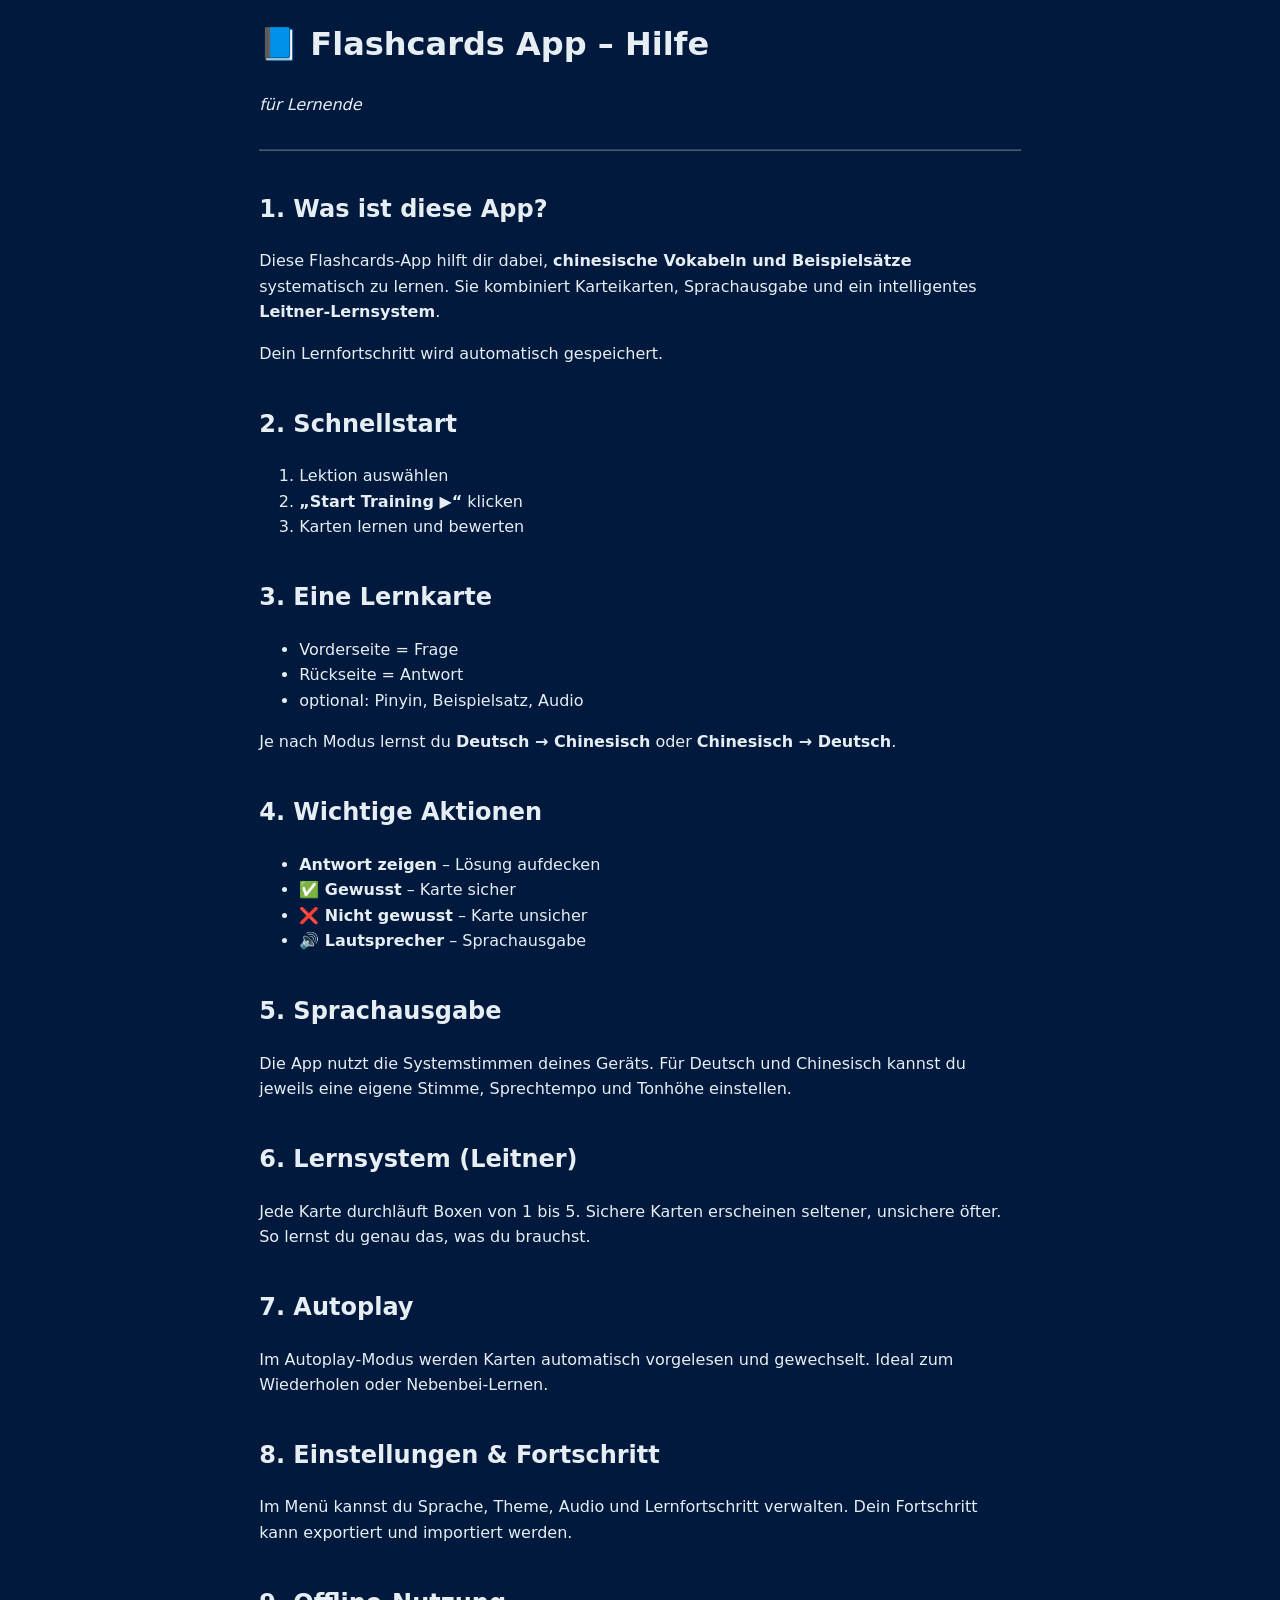
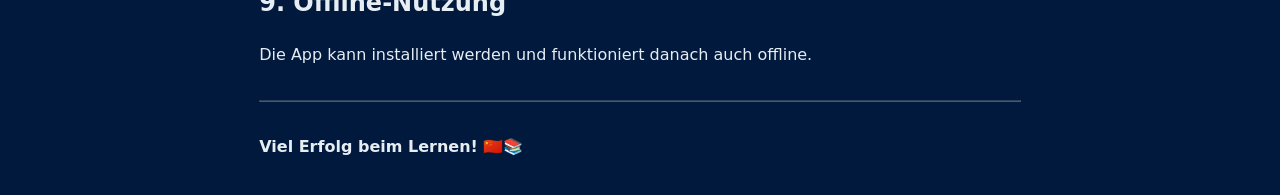
==== help.html @ 9af0bbd8 "Add files via upload" ====
<!DOCTYPE html>
<html lang="de">
<head>
  <meta charset="utf-8">
  <meta name="viewport" content="width=device-width, initial-scale=1">
  <title>Hilfe – Flashcards App</title>

  <!-- reuse your app styles -->
  <link rel="stylesheet" href="assets/css/style.css">

  <style>
    /* minimale Zusatzstyles nur für Hilfe */
    .help {
      max-width: 800px;
      margin: 0 auto;
      padding: 1.2rem;
      line-height: 1.6;
    }
    .help h1, .help h2 {
      margin-top: 1.6em;
    }
    .help h1 {
      margin-top: 0;
    }
    .help hr {
      margin: 2em 0;
      opacity: 0.3;
    }
  </style>
</head>

<body>
  <main class="help">

    <h1>📘 Flashcards App – Hilfe</h1>
    <p><em>für Lernende</em></p>

    <hr>

    <h2>1. Was ist diese App?</h2>
    <p>
      Diese Flashcards‑App hilft dir dabei, <strong>chinesische Vokabeln und Beispielsätze</strong>
      systematisch zu lernen. Sie kombiniert Karteikarten, Sprachausgabe und ein
      intelligentes <strong>Leitner‑Lernsystem</strong>.
    </p>
    <p>Dein Lernfortschritt wird automatisch gespeichert.</p>

    <h2>2. Schnellstart</h2>
    <ol>
      <li>Lektion auswählen</li>
      <li><strong>„Start Training ▶“</strong> klicken</li>
      <li>Karten lernen und bewerten</li>
    </ol>

    <h2>3. Eine Lernkarte</h2>
    <ul>
      <li>Vorderseite = Frage</li>
      <li>Rückseite = Antwort</li>
      <li>optional: Pinyin, Beispielsatz, Audio</li>
    </ul>

    <p>
      Je nach Modus lernst du
      <strong>Deutsch → Chinesisch</strong> oder
      <strong>Chinesisch → Deutsch</strong>.
    </p>

    <h2>4. Wichtige Aktionen</h2>
    <ul>
      <li><strong>Antwort zeigen</strong> – Lösung aufdecken</li>
      <li><strong>✅ Gewusst</strong> – Karte sicher</li>
      <li><strong>❌ Nicht gewusst</strong> – Karte unsicher</li>
      <li><strong>🔊 Lautsprecher</strong> – Sprachausgabe</li>
    </ul>

    <h2>5. Sprachausgabe</h2>
    <p>
      Die App nutzt die Systemstimmen deines Geräts.
      Für Deutsch und Chinesisch kannst du jeweils eine eigene Stimme,
      Sprechtempo und Tonhöhe einstellen.
    </p>

    <h2>6. Lernsystem (Leitner)</h2>
    <p>
      Jede Karte durchläuft Boxen von 1 bis 5. Sichere Karten erscheinen
      seltener, unsichere öfter. So lernst du genau das, was du brauchst.
    </p>

    <h2>7. Autoplay</h2>
    <p>
      Im Autoplay‑Modus werden Karten automatisch vorgelesen und gewechselt.
      Ideal zum Wiederholen oder Nebenbei‑Lernen.
    </p>

    <h2>8. Einstellungen & Fortschritt</h2>
    <p>
      Im Menü kannst du Sprache, Theme, Audio und Lernfortschritt verwalten.
      Dein Fortschritt kann exportiert und importiert werden.
    </p>

    <h2>9. Offline‑Nutzung</h2>
    <p>
      Die App kann installiert werden und funktioniert danach auch offline.
    </p>

    <hr>

    <p><strong>Viel Erfolg beim Lernen! 🇨🇳📚</strong></p>

  </main>
</body>
</html>
---- assets/css/style.css ----
/* Version 6.6 */
:root{  
	--bg: #01193C;
	--card: #12161b;
	--text: #e6edf3;
	--muted: #8fa1b3;
	--accent-text: #081018;
	--border: #283344;
	--accent: #7aa2f7;
	--good:#2e8b57; 
	--bad:#cc3333; 
	--unsure:#ffbd6b; 
    --primary-bg: var(--accent);
    --primary-border: var(--accent);
}

:root.light-orange {
    --bg: #ffbb55;
    --card: #ffffff;
    --text: #222;
    --muted: #555;
	--accent-text: #222;   /* dunkles Textgrau für bessere Lesbarkeit */
    --border: #bbbbbb;
	--accent: #ffbb55;    /* z.B. warmes Orange statt blau */
    --good:   #2e8b57;
    --bad:    #cc3333;
    --unsure: #cc9900;
    --primary-bg: var(--accent);
    --primary-border: var(--accent);
}		

/* Light-Warm (Abend, augenschonend) */
:root.light-warm {
    --bg: #c97c5d;
    --card: #F2E9DE;
    --text: #3a2f25;
    --muted: #6f5c4b;
    --accent-text: #3a2f25;
    --border: #e0d6c9;
    --accent: #c97c5d;
    --good:   #5a8f6a;
    --bad:    #b05a5a;
    --unsure: #b79a55;
    --primary-bg: var(--accent);
    --primary-border: var(--accent);
}

/* Light-Blue (modern, kühl) */
:root.light-blue {
    --bg: #3b82f6;
    --card: #ffffff;
    --text: #1f2a37;
    --muted: #4b5d73;
    --accent-text: #1f2a37;
    --border: #c9d7e5;
    --accent: #3b82f6;
    --good:   #2e8b57;
    --bad:    #c24141;
    --unsure: #d1a22f;
    --primary-bg: var(--accent);
    --primary-border: var(--accent);
}

/* ============================================================
   Header-Banner – Default (Dark Mode)
   ============================================================ */
.header-banner {
    content: url("../img/header.png");
    width: 100%;
    max-width: 1100px;
    height: auto;
    display: block;
    margin: 0 auto;
}
   
   /* ============================================================
   Header-Banner je nach Light/Dark Mode
   ============================================================ */
   
html.light-orange .header-banner {
    content: url("../img/header-light.png");
}
html.light-warm .header-banner {
    content: url("../img/header-warm.png");
}

html.light-blue .header-banner {
    content: url("../img/header-blue.png");
}

main.container {
    margin-top: 0px;
}


/* ============================================================
   SEMANTISCHE FARBROLLEN (Bedeutung, nicht Darstellung)
   UI benutzt NUR diese Variablen
   ============================================================ */

:root {
    /* Basisflächen */
    --color-bg:        var(--bg);
    --color-card:      var(--card);
    --color-border:    var(--border);

    /* Text */
    --color-text:      var(--text);
    --color-muted:     var(--muted);
    --color-accent-text: var(--accent-text);

    /* Aktionen / Status */
    --color-primary:   var(--accent);
    --color-positive:  var(--good);
    --color-negative:  var(--bad);
    --color-warning:   var(--unsure);

    /* Buttons */
    --color-primary-bg:     var(--primary-bg);
    --color-primary-border: var(--primary-border);
	
	--color-progress-strong:  var(--good);
	--color-progress-weak:    var(--unsure);
	--color-progress-bad:     var(--bad);
	--color-progress-neutral: var(--color-border);
	
	--color-table-known:   var(--color-positive);
	--color-table-unknown: var(--color-negative);
	--color-table-weak:    var(--color-warning);
	
	--color-selected-bg:    color-mix(in srgb, var(--color-primary) 15%, var(--color-card));
	--color-selected-border: var(--color-primary);
	--color-overlay: rgba(0,0,0,0.35);
}
		
*{box-sizing:border-box}

html,body{
    margin:0;
    padding:0;
    background: var(--color-bg);
    color: var(--color-text);

font-family:Inter,system-ui,-apple-system,Segoe UI,Roboto,"Helvetica Neue",Arial,sans-serif
}

.container{max-width:1100px;margin:24px auto;padding:0 12px}
header h1{margin:0 0 2px 0;font-size:26px;line-height:1.1}
.subtitle{margin:0 0 8px 0;color:var(--muted);font-size:14px}
.top-actions{display:flex;gap:10px;flex-wrap:wrap;align-items:center;margin-bottom:6px; margin-top:16px;} /* Etwas mehr Gap (10px) für bessere Gruppierung (Training + Autoplay) */
/* NEU: Kinder der Row flexibel machen, um Wrap zu vermeiden (schrumpfen proportional) */
.top-actions > * {
 flex-shrink: 1; /* Ermöglicht Schrumpfen bei Text-Änderungen, statt Wrap */
}
.small-label{font-size:12px;margin-right:2px}
.btn {
    background: var(--color-card);
    border: 1px solid var(--color-border);
    color: var(--color-text);

	padding:8px 12px;
	border-radius:8px;
	cursor:pointer; 
	flex-shrink: 1;
	}	/* Global: Buttons schrumpfen leicht bei Bedarf */
.btn.small{padding:6px 10px;font-size:12px}
.btn.large{padding:10px 16px;font-size:14px;font-weight:600}
.btn.primary{
	background: var(--primary-bg, var(--accent));
    border-color: var(--primary-border, var(--accent));
    color: var(--accent-text);
	font-weight:600; margin-top:12px; 
	flex: 0 1 auto; 
	white-space: nowrap; 
	transition: all 0.2s ease; 
	max-width: none;
}
.btn.ghost{background:transparent}
.btn.toggle {
    min-width: 84px;
    padding: 7px 10px;
}
.btn.toggle.active {
    background: var(--primary-bg, var(--accent));
    border-color: var(--primary-border, var(--accent));
    color: var(--accent-text);
}

.actions-inline {
    display: flex;
    gap: 10px;                    /* etwas mehr Gap für bessere Optik */
    flex-wrap: nowrap;
    justify-content: center;      /* zentriert die ganze Gruppe */
    width: 100%;    /* volle Breite des Containers nutzen */
    padding: 0 0px;	
    margin-bottom: 12px;
}

/* Alle Buttons in dieser Reihe gleichmäßig wachsen */
.actions-inline .btn {
    flex: 1 1 0;                  /* wichtig: gleichmäßig wachsen + schrumpfen */
    min-width: 0;                 /* erlaubt Schrumpfen unter Inhaltsbreite */
    padding: 8px 8px;            /* etwas mehr vertikales Padding für bessere Höhe */
    font-weight: 600;
    font-size: 14px;
    text-align: center;
    white-space: nowrap;
    border-radius: 8px;
    min-height: 28px;             /* einheitliche Höhe mit den anderen Buttons */
}

.training-group .btn {
 flex: 0 0 170px;
 min-width: 170px;
 width: 170px;
 white-space: nowrap;
 text-align: center;
 display: inline-flex;
 align-items: center;
 justify-content: center;
 box-sizing: border-box;
}

.training-group .btn:active {
 padding: 8px 12px;
 border: 1px solid var(--color-border);
 outline: none;
}

.training-group .btn.primary:active {
 border-color: var(--primary-border, var(--accent));
}

#btnAutoplay {
 background: var(--primary-bg, var(--accent)) !important;
 border-color: var(--primary-border, var(--accent)) !important;
 color: var(--accent-text) !important;
}

#btnAutoplay.primary {
 background: var(--primary-bg, var(--accent)) !important;
 border-color: var(--primary-border, var(--accent)) !important;
 color: var(--accent-text) !important;
}

/* NEU: Gruppe für Training + Autoplay (unter Sliders) – Flex-Row für nebeneinander */
.training-group {
 display: flex;
 gap: 16px;
 align-items: center;
 justify-content: center; /* Zentriert die Gruppe */
 margin-top: 12px; /* Abstand zu Sliders oben */
 flex-wrap: nowrap; /* NEU: Immer single-line auf Desktop (kein Wrap für die beiden Buttons) */
}
/* NEU: Autoplay als Primary (wenn Klasse hinzugefügt): Farblich identisch zum Training-Button */

/* Breitere und höhere Swap/Direction-Button */
.btn.swap {
 background: var(--color-primary-bg);
 border: 1px solid var(--color-primary-border);
 color: var(--color-accent-text);
 font-weight: 600; /* Bold für den Text */
 padding: 8px 10px; /* Höheres Padding (vertikal mehr für Zentrierung und Präsenz) */
 font-size: 16px; /* Geändert: Größere Schrift für den gesamten Text ("< Richtung >") */
 border-radius: 8px; /* Etwas abgerundeter für modernen Look */
 min-width: 84px; /* Minimale Breite, damit er sich ausdehnt */
 min-height: 38px; /* Höher für bessere Sichtbarkeit und Berührbarkeit */
 flex: 1 1 auto; /* Teilt Platz mit den Nachbarn */
 display: flex; /* Flexbox für perfekte Zentrierung */
 align-items: center; /* Vertikal zentriert */
 justify-content: center; /* Horizontal zentriert */
 text-align: center; /* Text zentriert (Fallback) */
 line-height: 1.2; /* Etwas mehr Zeilenhöhe für den Text */
 white-space: nowrap; /* Verhindert Umbruch des Texts */
}

.card{
    background: var(--color-card);
    border: 1px solid var(--color-border);
	border-radius:12px;
	padding:14px 14px 10px;
	margin-bottom:14px
}

.lbl{display:block;margin-bottom:6px;color:var(--muted)}
.hint{color:var(--muted);font-size:12px}
.grid-2{display:grid;grid-template-columns:1fr 1fr;gap:12px}

.pane{
    border:1px solid var(--color-border);
    background: var(--color-card);
	border-radius:10px;
	padding:12px
}

.select,
.input {
    width: 100%;
    background: var(--color-card);
    border: 1px solid var(--color-border);
    color: var(--color-text);
    border-radius: 8px;
    padding: 10px;
    min-height: 42px;
}

.controls{display:flex;gap:10px;flex-wrap:wrap;margin-top:8px}
.stack{display:flex;flex-direction:column;gap:8px}
.prompt-box{border: 2px solid var(--border);border-radius:12px;padding:12px}
.prompt{font-size:20px}
.prompt.big{font-size:20px;font-weight:800}
.prompt.sub{color:var(--color-text);margin-bottom:6px}
.prompt.small{font-size:16px}
.solution{margin-top:12px}
.sol{position:relative;border:1px solid var(--border);border-radius:12px;padding:12px}
.sol .sol-part{margin-bottom:10px}
.sol .sol-text{font-size:20px;white-space:pre-wrap}
.sol.masked .sol-text{filter:blur(10px); opacity:0.05; user-select:none}
.card-controls{display:flex;gap:12px;justify-content:center;margin-top:10px}
.card-controls.second{margin-top:6px}
.stats-bar{margin-top:8px;color:#a7b5c5;font-size:13px;text-align:center}
.debug {
  position: fixed;
  inset: 5% 5% auto 5%;
  background: var(--color-card);
  border: 1px solid var(--color-border);
  border-radius: 12px;
  box-shadow: 0 10px 40px rgba(0,0,0,.25);
  z-index: 1000;
  display: flex;
  flex-direction: column;
  color: var(--color-text);
}
.debug.hidden{display:none}
.debug-head{display:flex;justify-content:space-between;align-items:center;border-bottom:1px solid #2b3646;padding:8px 10px}
.debug-head .title{font-weight:800}
.debug-body{padding:10px;overflow:auto;max-height:70vh}
.debug-section{margin-bottom:12px}
.debug-section .h{font-weight:600;margin-bottom:6px;color:var(--color-text)}
#dbgVoices .voice{display:flex;gap:10px;align-items:center;border:1px solid #2b3646;border-radius:8px;padding:6px;margin-bottom:6px}
#dbgVoices .voice .meta{font-size:12px;color:var(--color-text)}
#dbgVoices .voice .name{font-weight:600}

/* ========================================================
   Verbessertes Voice Panel Layout
   ======================================================== */

#dbgVoices .voice {
    display: flex;
    flex-wrap: wrap;           /* erlaubt Umbruch bei sehr schmalen Bildschirmen */
    gap: 12px;
    align-items: center;
    border: 1px solid #2b3646;
    border-radius: 10px;
    padding: 12px 14px;
    margin-bottom: 10px;
    background: var(--color-card);
}

#dbgVoices .voice .name {
    font-weight: 600;
    font-size: 15px;
    flex: 1 1 100%;            /* nimmt volle Breite */
    margin-bottom: 4px;
}

#dbgVoices .voice .meta {
    font-size: 13px;
    color: var(--text);
    flex: 1 1 100%;            /* auch volle Breite */
    margin-bottom: 8px;
}

#dbgVoices .voice .actions {
    display: flex;
    gap: 8px;
    margin-left: auto;         /* schiebt Buttons nach rechts */
    flex-shrink: 0;
}

#dbgVoices .voice .btn {
    padding: 8px 14px;
    font-size: 13px;
    white-space: nowrap;
}

/* Kleineres "Probehören" */
#dbgVoices .voice .btn.ghost {
    padding: 8px 12px;
}

/* Responsive: Auf sehr kleinen Bildschirmen Buttons untereinander */
@media (max-width: 380px) {
    #dbgVoices .voice .actions {
        flex-direction: column;
        width: 100%;
    }
    
    #dbgVoices .voice .btn {
        width: 100%;
    }
}


.mode-inline{display:flex;gap:14px;align-items:center;flex-wrap:wrap; justify-content: center;} /* Mehr Gap für Balance mit höherem Button */

/* NEU: Gleiche Höhe wie Swap-Button für die Sprache-Items (links/rechts) – höheres Padding und min-height */
.mode-item {
    background: var(--color-card);
    border: 1px solid var(--color-border);
    color: var(--color-text);
	border-radius:8px;
	padding:8px 16px; /* NEU: Höheres Padding (8px vertikal), passt zu Swap (8px) */ 
	font-weight:600; min-width:84px; 
	min-height:38px; /* NEU: Gleiche min-height wie Swap (40px) für Balance */ 
	flex:1 1 auto; 
	display: flex; 
	align-items: center; 
	justify-content: center; 
	text-align: center;} /* Zentrierung der Beschriftungen (z.B. "DE"/"ZH") – horizontal/vertikal perfekt */
.btn.swap{font-weight:600;padding:8px 10px}
.gap-row input[type=range]{width:100%}
.two-col{display:flex; flex-wrap:wrap; gap:10px}
.two-col > *{flex:1 1 calc(50% - 10px); max-width:calc(50% - 10px)}
.voice-btn{width:100%}
.voice-config{display:flex;flex-direction:column;gap:6px}
.voice-range{width:100%}
.ratebar{display:flex;gap:8px;justify-content:center;align-items:stretch;flex-wrap:nowrap;margin:10px 0 6px}
.ratebar .btn{flex:0 0 calc((100% - 16px)/3); max-width:calc((100% - 16px)/3); white-space:nowrap; overflow:hidden; text-overflow:ellipsis; padding:16px 12px}
@media(max-width:480px){ .ratebar .btn{padding:12px 10px; font-size:12px} }
@media(max-width:460px){ header h1{font-size:20px} .subtitle{font-size:12px} }
@media(max-width:900px){.grid-2{grid-template-columns:1fr}}
/* NEUE REGELN: Anpassung der Schriftgröße für ZH Tempo (Rate) und ZH Tonhöhe (Pitch) */
#rateZhRange, #pitchZhRange {
 font-size: 16px; /* Größere Schrift für die Slider selbst (falls sie Labels haben) */
}
/* NEUE REGELN: Abstände anpassen für ZH-Sektion (und DE, falls ähnlich) */
.voice-config {
 gap: 10px; /* Erhöhtes Gap: Mehr Abstand zwischen allen Elementen (inkl. Button oben und Sliders) */
}

/* Speziell: Größerer Abstand direkt nach den Voice-Buttons (DE/ZH Stimme wählen) */
.voice-btn + .voice-config,
#btnVoiceDe + .voice-config,
#btnVoiceZh + .voice-config {
 margin-top: 8px; /* Zusätzlicher Abstand nach dem Button */
}
.voice-config > *:first-child { /* Erstes Element in der Config (z.B. Label "ZH Tempo") */
 margin-top: 12px; /* Mehr Abstand zum Button darüber – das macht den Unterschied */
}
/* Kleinerer Abstand der Labels zu den Sliders (ZH und DE) */
.voice-config .lbl { /* Überschreibt den globalen .lbl-Margin */
 margin-bottom: 2px; /* Stark reduziert: Labels sehr nah an den Sliders darunter */
 text-align: left; /* Andere Labels (z.B. in Voice-Config) bleiben linksbündig */
}
#rateZhVal, #pitchZhVal {
 margin-bottom: 0; /* Kein Abstand mehr – direkt über dem Slider */
}
#rateZhRange, #pitchZhRange,
#rateDeRange, #pitchDeRange {
 margin-top: 0;
 padding-top: 2px; /* Minimaler Puffer, falls nötig */
}

/* KONSISTENZ-REGELN: Einheitliche Schriftgröße (14px) für Labels und Buttons in Voice- und Gap-Bereichen */
.voice-btn { font-size: 14px; font-weight: 500; }
.voice-config .lbl { font-size: 14px; color: var(--muted); }
.gap-row .lbl { font-size: 14px; color: var(--muted); }
/* Anzeigewerte kleiner */
#rateZhVal, #pitchZhVal,
#rateDeVal, #pitchDeVal,
#gapVal { font-size: 12px; font-weight: 500; }
/* Optional globale Vereinheitlichung */
.voice-config .two-col > *,
#voiceZhConfig > *,
#voiceDeConfig > * {
 font-size: 14px;
}
/* Responsive: Mobile-Anpassungen */
@media (max-width: 480px) {
 .top-actions { margin-top: 12px; gap: 6px; }
 .training-group {
  gap: 14px;
  justify-content:center;
  flex-wrap:wrap;
  flex-direction:row;
 }
 .training-group .btn {
  flex: 0 0 130px;
  width: 130px;
  min-width: 130px;
 }
 .btn.primary { margin-top:8px; }
 .btn.swap { padding:8px 10px; min-height:38px; font-size:16px; }
 .mode-item { padding:8px 12px; min-height:38px; min-width:84px; font-size:13px; }
 .mode-inline, .actions-inline { gap:14px; }
 .actions-inline .btn {
  flex: 0 1 auto;
  min-width: 84px;
  width: auto;
 }
 .voice-btn, .voice-config .lbl, .gap-row .lbl { font-size:13px; }
 #rateZhVal, #pitchZhVal, #rateDeVal, #pitchDeVal, #gapVal { font-size:11px; }
 .voice-config { gap:6px; }
 .voice-config > *:first-child { margin-top:8px; }
 .voice-config .lbl { margin-bottom:3px; }
}

/* ============================================================
   Lektions-Fortschrittsbalken (Leitner) – semantisch & themekonform
   ============================================================ */

/* Kleiner Balken (z. B. in Listen – falls genutzt) */
.lesson-bar {
    display: inline-block;
    height: 6px;
    width: 60px;
    border-radius: 4px;
    background: var(--color-border);
    margin-left: 8px;
    vertical-align: middle;
    overflow: hidden;
}

/* Großer Balken unter der Karte */
.lesson-bar-large {
    width: 100%;
    height: 12px;
    background: var(--color-border);
    border-radius: 6px;
    position: relative;
    overflow: hidden;
}

/* ========================================================
   NEUE 5-Farben Fortschrittsbalken (Box 1–5)
   ======================================================== */

.lesson-bar-green3 {
    position: absolute;
    top: 0;
    left: 0;
    height: 100%;
    background: #0B6614;   /* #Dunkelgrün (Box 5) */
    z-index: 5;
}

.lesson-bar-green2 {
    position: absolute;
    top: 0;
    left: 0;
    height: 100%;
    background: #0D8119;     /* Mittelgrün (Box 4) */
    z-index: 4;
}

.lesson-bar-green1 {
    position: absolute;
    top: 0;
    left: 0;
    height: 100%;
    background: #10971D;     /* Hellgrün (Box 3) */
    z-index: 3;
}

.lesson-bar-yellow {
    position: absolute;
    top: 0;
    left: 0;
    height: 100%;
    background: #A1920F;   /* Gelb (Box 2) */
    z-index: 2;
}

.lesson-bar-red {
    position: absolute;
    top: 0;
    left: 0;
    height: 100%;
    background: #A13B0F;    /* Rot (Box 1) */
    z-index: 1;
}

.lesson-bar-grey {
    position: absolute;
    top: 0;
    left: 0;
    height: 100%;
    background: #C9D7E5; /* Grau (Box 0) */
    z-index: 0;
}


/* ================== BUTTON-KOSMETIK ================== */
.ratebar .btn { flex: 1 1 0; max-width: none; text-align:center; }
.card-controls .btn { flex: 1 1 0; max-width:none; text-align:center; }
.card-controls, .ratebar { justify-content:center; display:flex; }
.card-controls .btn, .ratebar .btn { min-width:100px; }
.ratebar { gap:28px; }
.card-controls { gap:8px; }
/* ================== JETZT AUFDECKEN ================== */


/* Flex Layout */
.card-controls {
 display:flex;
 justify-content: space-between;
 align-items: center;
 width: 80%;
 padding: 0 4px;
 gap: 8px;
}
#btnPrev, #btnNext {
 flex: 0 0 100px;
 min-height: 49px;
 border-radius: 12px;
 text-align:center;
}

#btnReveal::after {
 content: "";
}
/* Mindesthöhe */
#promptBox, #solBox {
 min-height: 32vh;
 display:flex;
 flex-direction:column;
 justify-content:flex-start;
 position:relative;
}

/* =======================================================
   Perfekte dreiteilige Button-Leiste (Zurück / Reveal / Next)
======================================================= */

.card-controls {
    display: grid;
    grid-template-columns: 1fr auto 1fr;   /* links und rechts füllen, Mitte bleibt kompakt */
    align-items: center;
    width: 100%;                           /* exakt so breit wie die Karte */
    gap: 12px;                             /* sinnvoller Abstand */
    padding: 0;
}

/* Linker Button = VOLLE linke Fläche */
#btnPrev {
    justify-self: stretch;                 /* füllt die ganze erste Spalte */
    width: 100%;
}

/* Mittlerer Button = kompakt, exakt zentriert */
#btnReveal {
	background: var(--accent) !important;
    border-color: var(--accent) !important;
    color: var(--accent-text) !important;
	flex: 1 1 auto;
	margin: 0 auto;
	text-align:center;
	font-weight: 600;
    justify-self: center;                  /* absolute Zentrierung */
    padding: 8px 16px;                     /* angenehme Breite */
    min-width: 80px;                      /* nicht zu klein */
    width: auto;                           /* bleibt kompakt */
	border-radius: 12px;
    max-width: 100px; 		        	   /* Überlauf in XS vermeiden */
	min-height: 49px;
	white-space: normal;	
}

/* Rechter Button = VOLLE rechte Fläche */
#btnNext {
    justify-self: stretch;                 /* füllt die ganze dritte Spalte */
    width: 100%;
}

/* Falls nötig: min-width entfernen für volle Flexibilität */
#btnPrev, #btnNext {
    min-width: 0 !important;       		   /* kein Überlaufen */
	min-height: 49px;
    white-space: nowrap;                   /* Text bleibt auf einer Zeile */
}

/* ============================================= */
/* ✅ Lautsprecher – sichtbar in Dark & Light    */
/* ============================================= */

.card-speaker {
    display: inline-flex;
    align-items: center;
    justify-content: center;
    width: 3.3rem;
    height: 3.3rem;
    font-size: 2rem;
    color: var(--color-text);
    opacity: 0.95;
    cursor: pointer;
}

.card-speaker svg {
    width: 2.2rem;
    height: 2.2rem;
    display: block;
}

#btnPlayQ, #btnPlayA { display:none !important; }
#promptBox .card-speaker { opacity:1 !important; }
#speakerQuestion, #speakerAnswer { color: var(--text); }


/*  ✅ FEHLEND GEWESEN: Größeres WORT‑PINYIN */
.pinyin-word {
    font-size: 22px;
    line-height: 1.4;
}

/* ✅ FEHLEND GEWESEN: POS‑Zeile */
.prompt.pos {
    font-size: 15px;
    color: var(--muted);
    margin-top: 4px;
    font-style: italic;
}

/* ✅ Karteninhalt horizontal zentrieren */
#promptBox, 
#solBox {
    text-align: center;
}

/* ✅ Zeilenabstand 2x für bessere Lesbarkeit */
#promptBox .prompt,
#solBox .sol-text {
    line-height: 1.6;
}
.section-title {
    display: flex;
    justify-content: space-between;
    align-items: center;
    font-weight: 600;
    margin-bottom: 8px;
}

.section-title .left  { text-align: left;  }
.section-title .right { text-align: right; }

/* Fortschrittszahlen in Lektionenliste sauber ausrichten */
.lesson-progress {
    display: inline-flex;
    align-items: center;
    justify-content: flex-start;
    gap: 10px;   /* ✅ Abstand zwischen 🟩 und 🟥 erhöhen */
    min-width: 120px; /* ✅ sorgt für vertikale Ausrichtung aller Zeilen */
}

/* Spalten mit Emoji + Zahl */
.lesson-progress span {
    display: inline-flex;
    align-items: center;
    gap: 4px;     /* Emoji + Zahl etwas trennen */
    font-variant-numeric: tabular-nums;  /* ✅ Zahlen monospaced → perfekt ausgerichtet */
}
/* ==============================================
   Überschrift für 5 Spalten Layout für Lektionen
   ============================================== */

#lessonSelect option {
    display: grid;
    grid-template-columns:
        100px   /* Lektion */
         35px   /* Karten */
         30px   /* strong (✅) */
         30px   /* weak   (🤔) */
         30px;  /* unknown (❌) */  
    gap: 8px;
    font-family: inherit;
    font-size: 14px;
    padding: 4px 6px;
}

/* Alignments + Farben */
#lessonSelect .col-lesson  { text-align: left; }
#lessonSelect .col-total   { text-align: right; }
#lessonSelect .col-known   { text-align: right; color: var(--good); }
#lessonSelect .col-unknown { text-align: right; color: var(--bad); }
#lessonSelect .col-percent { 
    text-align: right;
    font-weight: 600;
}

.lesson-table {
    display: flex;
    flex-direction: column;
    gap: 4px;
}

.lt-head {
    background: var(--color-card);
    border-bottom: 2px solid var(--color-border);
    font-weight: 600;
}

/* ================================
   Neue Spalte: Schwach (⚠️)
================================ */

.lt-known{ 
	color: var(--color-table-known);
	font-weight: 600;
}

.lt-weak {
    color: var(--color-table-weak);      
    font-weight: 600;
}

.lt-strong {
    color: var(--good);    
    font-weight: 600;
}

.lt-unknown {
    color: var(--color-table-unknown);    /* Rot */
    font-weight: 600;
}

#lessonSelect {
    display: none;
}

/* Scrollbare Lektionsliste */
.lesson-table {
    max-height: 260px;      /* Höhe frei wählbar */
    overflow-y: auto;
    padding-right: 6px;
    display: flex;
    flex-direction: column;
    gap: 4px;
}

/* Perfektes Grid für 5 Spalten */
.lt-row {
    display: grid;
    grid-template-columns:
       100px   /* Lektion */
        35px   /* Karten */
        30px   /* strong (✅) */
        30px   /* weak   (🤔) */
        30px;  /* unknown (❌) */

    gap: 8px;
    padding: 4px 6px;
    font-size: 14px;
    align-items: center;
    background: var(--color-card);
    border-radius: 6px;
    cursor: pointer;
}

/* ✅ Sticky Header oben fixiert */
.lt-head {
    position: sticky;
    top: 0;
    z-index: 5;
    background: var(--color-card);
    border-bottom: 2px solid var(--color-border);
    font-weight: 600;
    padding: 6px;
    border-bottom: 2px solid #1e2530;
}

/* Farben */
.lt-known   { color: var(--good); }
.lt-unknown { color: var(--bad);  }

/* Auswahlzustand */
.lt-row.selected {
	background: var(--color-selected-bg) !important;
    border-left: 4px solid var(--color-selected-border) !important;
}

/* ============================================================
   ✅ Menübutton Animation (⋮ → ×)
   ============================================================ */

body.menu-open #menuToggle {
    transform: rotate(90deg);
    transition: transform 0.25s ease, color 0.25s ease;
    color: transparent !important;
}

body.menu-open #menuToggle::before {
    content: "×";
    font-size: 32px;
    color: var(--text);
    position: absolute;
    top: 12px;
	right: 0px;
}

.side-menu {
    position: fixed;
    top: 0;
    right: -200px;
    width: 200px;
    height: 100vh;
    background: var(--card);
    border-left: 2px solid var(--border);
    padding: 20px;
    transition: right 0.3s ease;
    z-index: 999;
}

.side-menu.open {
    right: 0;
}

.side-menu h3 {
    margin-top: 0;
    margin-bottom: 12px;
    color: var(--text);
}

/* ============================================= */
/* ✅ Drei-Punkte-Menü Styling (statt Hamburger) */
/* ============================================= */

.app-header {
    position: relative;
}

#menuToggle {
    position: absolute;
    top: 6px;
    right: 16px;
    font-size: 44px;
 /*   font-weight: bold;    */
    cursor: pointer;
    z-index: 10;
    color: var(--text);
	z-index: 1000;
}

/* =======================
   Einstellungen Menü
   ======================= */
.menu-block {
    display: flex;
    flex-direction: column;
    gap: 10px;
    margin-bottom: 20px;
}

.menu-input {
    width: 100%;
    padding: 6px;
    border: 1px solid var(--border);
    background: var(--card);
    color: var(--text);
    border-radius: 6px;
    font-size: 14px;
}

/* ============================================= */
/* ✅ Lektionsliste – Zahlen rechtsbündig        */
/* ============================================= */

.lt-total,
.lt-known,
.lt-unknown,
.lt-percent {
    text-align: right;
    font-variant-numeric: tabular-nums;   /* monospaced Zahlen für perfekte Ausrichtung */
}



/* === Fix: Lautsprecher wieder unten rechts fixieren === */

#promptBox,
#solBox {
    position: relative !important;
}

.card-speaker {
    position: absolute !important;
    bottom: 8px !important;
    right: 8px !important;
}

/* ======================================== */
/* ✅ Größeres Umschalt-Symbol (⇄)          */
/* ======================================== */
#btnSwapMode {
    font-size: 24px !important;     /* größer */
    font-weight: 600 !important;    /* kräftiger */
    line-height: 1 !important;
    padding: 6px 14px !important;
}

/* ================================================= */
/* ✅ Mehr Abstand zwischen Umschalten & Reihenfolge */
/* ================================================= */
.mode-inline {
    margin-bottom: 12px !important;   /* vorher 8px → jetzt größer */
}

/* ============================================
   ✅ Mehr Abstand unterhalb des „Reihenfolge“-Buttons
   ============================================ */
.actions-inline {
    margin-bottom: 12px !important;   /* vorher effektiv ~8px */
}

/* =========================================== */
/* ✅ Wort-Pinyin Farben (für DE→ZH & ZH→DE)  */
/* =========================================== */

.pinyin-word {
    color: var(--text);      /* Dark-Mode: schön hell */
}

.menu-version {
    margin-top: 20px;
    padding-top: 10px;
    border-top: 1px solid var(--border);
    font-size: 12px;
    color: var(--muted);
    text-align: center;
}

/* ===========================================================
   DRAG-TO-CLOSE (glatte Bewegung beim Ziehen)
   =========================================================== */
.side-menu {
    touch-action: pan-y;
    transition: right 0.25s ease-out;
}

.side-menu.dragging {
    transition: none !important; /* kein Snap während des Ziehens */
}

/* =========================================
   ✅ Overlay für Tap-to-Close
   ========================================= */
#sideOverlay {
    position: fixed;
    inset: 0;
    background: var(--color-overlay);
    opacity: 0;
    pointer-events: none;
    transition: opacity 0.25s ease;
    z-index: 800; /* unter dem Menü selbst (999) */
}

.side-menu.open + #sideOverlay {
    opacity: 1;
    pointer-events: auto;
}

/* =======================================
   Fix: Titel & Fortschrittsbalken höher
======================================= */

/* Weniger Abstand oben IN der Karte */
#promptBox {
    padding-top: 6px !important;   /* vorher 12px → merklich höher */
}

/* Der eigentliche Titel (Wort) soll keinen extra Abstand nach oben haben */
#promptBox .prompt {
    margin-top: 0 !important;
}

/* Der Fortschrittsbalken über der Karte soll näher heranrücken */
.stats-bar {
    margin-bottom: 6px !important;   /* drückt ihn näher an die Karte */
}

/* Optional (falls nötig): Karte selbst oben etwas kompakter */
.card {
    padding-top: 10px !important;    /* vorher 14px */
}

.lesson-bar-green,
.lesson-bar-red,
.lesson-bar-yellow,
.lesson-bar-grey {
    position: absolute;
    top: 0;
    height: 100%;
}

/* ============================================================
   FIX: Alle Nummern in der Lektionsliste rechtsbündig ausrichten
   ============================================================ */

.lt-total,
.lt-unknown,
.lt-weak,
.lt-strong {
    text-align: right !important;
    font-variant-numeric: tabular-nums; /* sorgt für perfekte Spaltenausrichtung */
}
/* ============================================================
   Leitner ASCII Anzeige im Kartentitel
   ============================================================ */

.leitner-ascii {
    margin-left: 12px;
    font-family: ui-monospace, SFMono-Regular, Menlo, Monaco, Consolas, monospace;
    font-size: 14px;
    letter-spacing: 2px;
    color: var(--good);   /* grün */
    white-space: nowrap;
}
/* Leitner-ASCII im Kartentitel größer darstellen */
.leitner-ascii {
    font-size: 18px;          /* vorher ca. 14px */
    letter-spacing: 3px;      /* etwas mehr Luft zwischen Kästchen */
    line-height: 1;           /* verhindert vertikales Verrutschen */
}
/* ============================================================
   Navigations-Buttons fingerfreundlicher machen
   ============================================================ */

.card-controls .btn {
    padding-top: 14px;
    padding-bottom: 14px;
}
/* ============================================================
   Navigationsbuttons: alle gleich fingerfreundlich
   (inkl. Aufdecken)
============================================================ */

.card-controls .btn,
#btnReveal {
    padding-top: 6px !important;
    padding-bottom: 6px !important;

}
/* ============================================================
   Navigationsbuttons 4px tiefer positionieren
   ============================================================ */
   
#lessonStats {
    margin-bottom: 4px;
}
/* ============================================================
   Rate-Buttons etwas höher positionieren
   ============================================================ */

#rateBar {
    margin-top: 1px;
	margin-bottom: 0px;
}

#rateBar .btn {
    font-size: 14px;
}

/* ============================================================
   Rate-Buttons: seitliches Padding um 2px reduzieren
   ============================================================ */

#rateBar .btn {
    padding-left: 10px;
    padding-right: 10px;
}
	
/* ============================================================
   Rate-Buttons: äußere schmaler machen (min-width entfernen)
   ============================================================ */

#btnRateKnown,
#btnRateUnknown {
    min-width: 0 !important;
	min-height: 48px !important;
}

/* Gewusst & Nicht gewusst: schmaler */
#btnRateKnown,
#btnRateUnknown {
    flex: 0.8 1 0 !important;
}

/* ============================================================
   FINAL FIX – Bewertungsbuttons mit kräftigen farbigen Rahmen
   ============================================================ */

/* Nicht gewußt – ROT */
#rateBar #btnRateUnknown {
    border: 3px solid var(--color-negative) !important;
	border-radius:12px;
    background-clip: padding-box;
}

/* Gewußt – GRÜN */
#rateBar #btnRateKnown {
    border: 3px solid var(--color-positive) !important;
	border-radius:12px;
    background-clip: padding-box;
}
/* ============================================================
   Header-Banner (PNG statt Text-Header)
   ============================================================ */

.app-header {
    margin-bottom: 12px;      /* Abstand zur Karte */
    text-align: center;
}

.header-banner {
    width: 100%;
    max-width: 1100px;        /* passt zu .container */
    height: auto;
    display: block;
    margin: 0 auto;
}
/* Entfernt den Standardabstand ganz oben */
html, body {
    margin: 0;
    padding: 0;
}
.app-header {
    padding-left: 0px;
    padding-right: 0px;
}


/* ============================================================
   ZENTRALE TYPOGRAFIE – FRAGE & ANTWORT
   Alle Schriftanpassungen für Karten an EINER Stelle
   ============================================================ */

/* ------------------------------------------------------------
   FRAGEKARTE (PROMPT)
   ------------------------------------------------------------ */

/* Hauptwort auf der Fragekarte (z.B. Deutsch oder Hanzi) */
#promptWord {
    font-size: 23px;          /* Grundgröße */
    font-weight: 400;         /* fett (stärker als normal) */
    line-height: 1.4;
}

/* Zusatz unter dem Wort (z.B. Pinyin bei ZH→DE) */
#promptWordSub {
    font-size: 18px;
    font-weight: 400;
    opacity: 1;
	line-height: 1.4;
	margin-bottom: 0px;
}

/* Wortart (POS) */
#promptPOS {
    font-size: 17px;
    font-style: italic;
    opacity: 0.9;
	line-height: 1.2;
	margin-bottom: 6px;
}

/* Beispielsatz auf der Fragekarte */
#promptSent {
    font-size: 18px;
    font-weight: 400;
    line-height: 1.4;
    margin-top: 8px;
}


/* ------------------------------------------------------------
   ANTWORTKARTE (LÖSUNG)
   ------------------------------------------------------------ */

/* Hauptwort in der Antwort (Hanzi oder Übersetzung) */
#solWord {
    font-size: 22px; /* +1px für bessere Hanzi-Lesbarkeit */
    font-weight: 400;           /* fett */
    line-height: 1.4;
	margin-bottom: 4px;
}

/* Pinyin in der Antwort */
#solWord .zh-pinyin {
    font-size: 18px;          /* bewusst kleiner als Hanzi */
    font-weight: 400;
    opacity: 1;
	margin-bottom: 4px;
}

/* Beispielsatz in der Antwort */
#solSent {
    font-size: 18px;
    font-weight: 400;
    line-height: 1.6;
    margin-top: 10px;
}


/* ------------------------------------------------------------
   GEMEINSAM (optional feinjustierbar)
   ------------------------------------------------------------ */

/* Basis-Lesbarkeit für beide Karten */
#promptBox,
#solBox {
    text-align: center;
}

/* Schriftglättung für bessere Darstellung auf allen Systemen */
#promptBox,
#solBox {
    -webkit-font-smoothing: antialiased;
    -moz-osx-font-smoothing: grayscale;
}

/* ============================================================
   Prompt- & Solution-Box: einheitliche Border
   ============================================================ */

#promptBox,
#solBox {
    border: 2px solid var(--color-border);
}
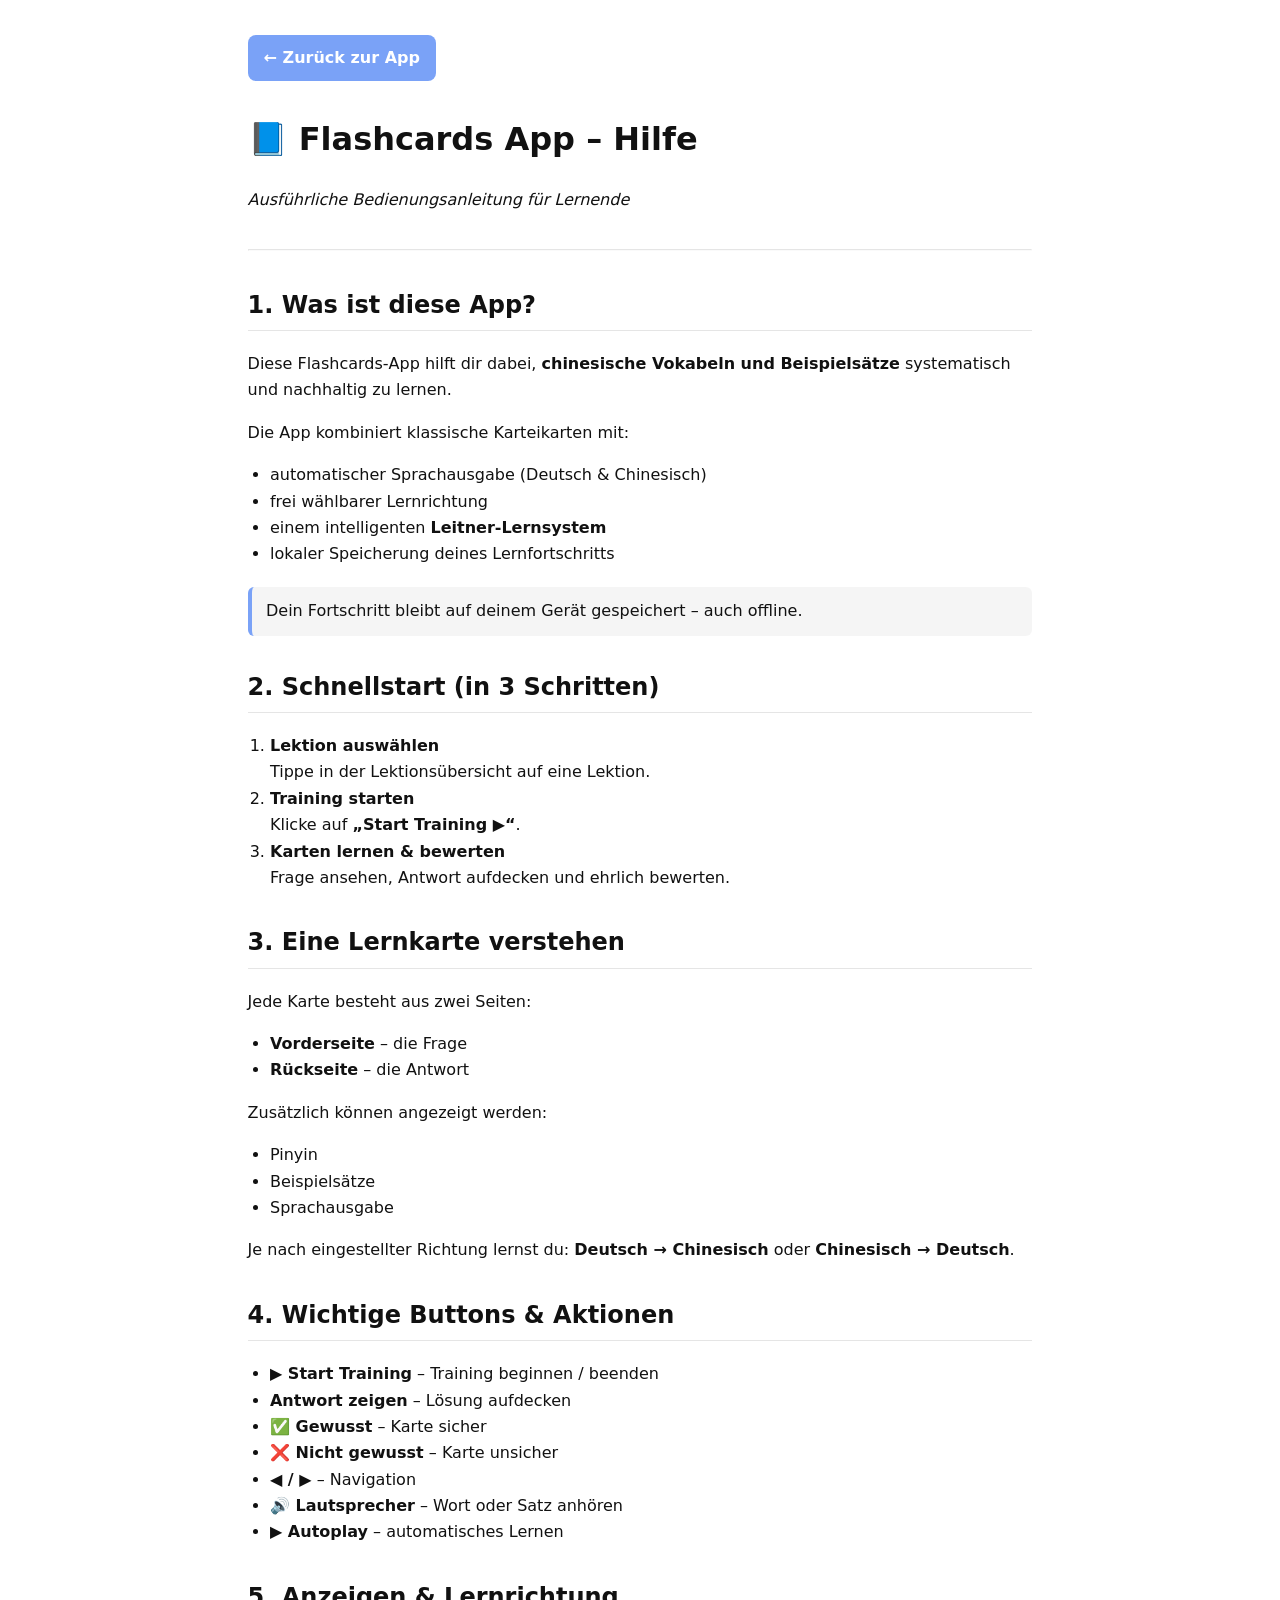
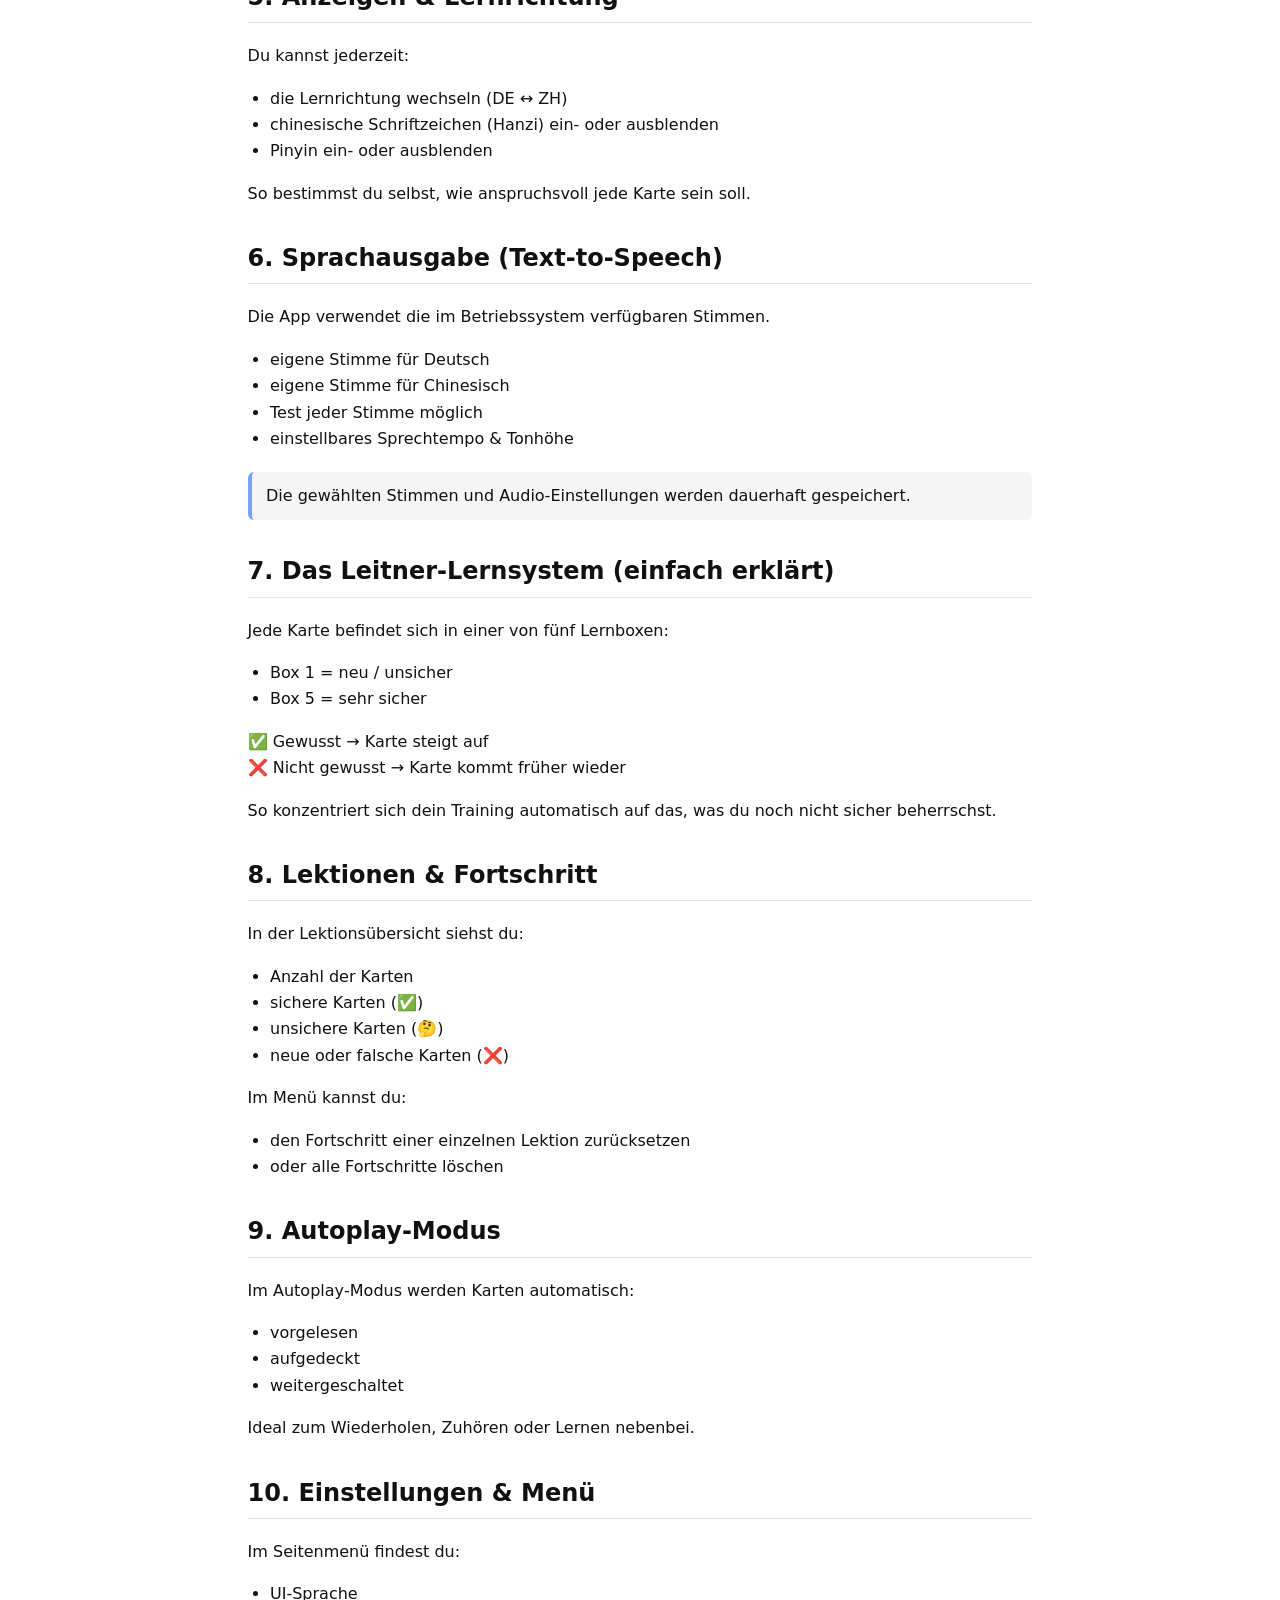
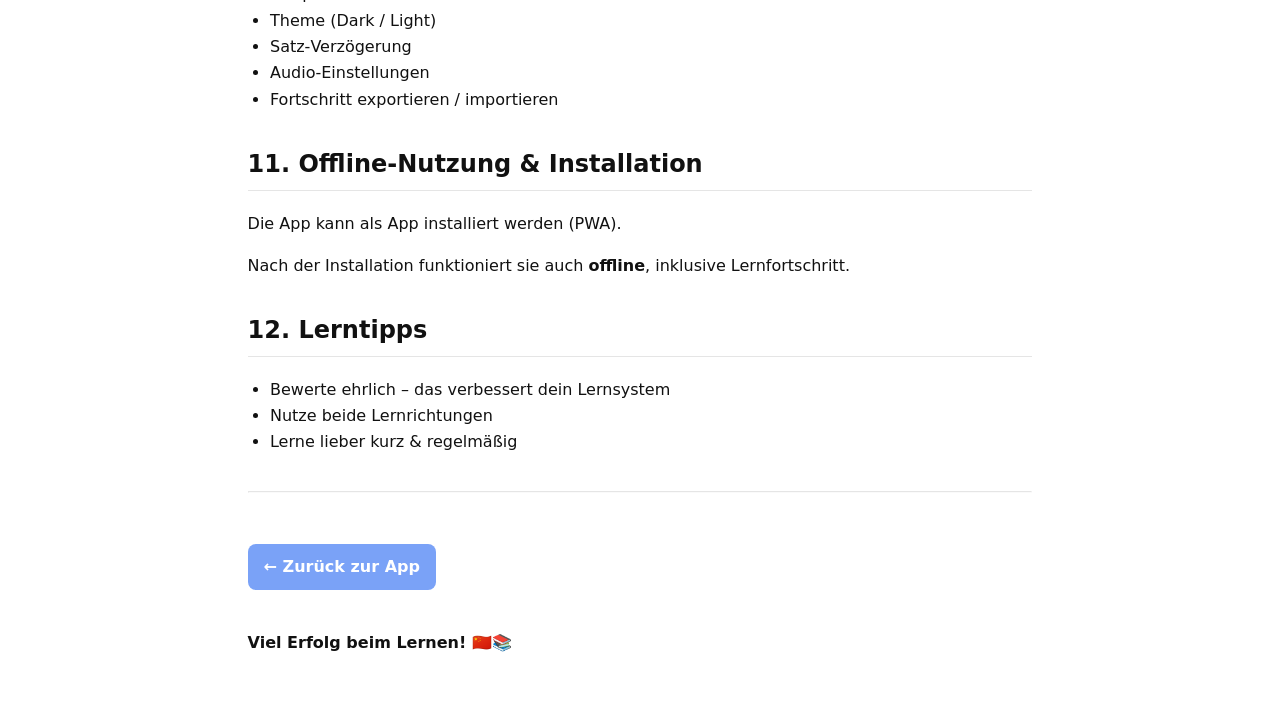
==== commit 36d2abc5: "Add files via upload" ====
--- a/help.html
+++ b/help.html
@@ -5,26 +5,64 @@
   <meta name="viewport" content="width=device-width, initial-scale=1">
   <title>Hilfe – Flashcards App</title>
 
-  <!-- reuse your app styles -->
+  <!-- Bestehendes App-CSS wiederverwenden -->
   <link rel="stylesheet" href="assets/css/style.css">
 
   <style>
-    /* minimale Zusatzstyles nur für Hilfe */
+    /* Zusatzstyles nur für die Hilfe */
+    body {
+      background: var(--bg-main, #fff);
+      color: var(--text-main, #111);
+    }
+
     .help {
-      max-width: 800px;
+      max-width: 820px;
       margin: 0 auto;
-      padding: 1.2rem;
-      line-height: 1.6;
-    }
-    .help h1, .help h2 {
-      margin-top: 1.6em;
-    }
+      padding: 1.2rem 1.1rem 3rem;
+      line-height: 1.65;
+    }
+
     .help h1 {
-      margin-top: 0;
-    }
+      margin-top: 0.5rem;
+    }
+
+    .help h2 {
+      margin-top: 2rem;
+      border-bottom: 1px solid rgba(0,0,0,0.1);
+      padding-bottom: 0.3rem;
+    }
+
+    .help ul,
+    .help ol {
+      padding-left: 1.4rem;
+    }
+
     .help hr {
-      margin: 2em 0;
-      opacity: 0.3;
+      margin: 2.2rem 0;
+      opacity: 0.25;
+    }
+
+    .back-btn {
+      display: inline-block;
+      margin: 1rem 0 1.5rem;
+      padding: 0.6rem 1rem;
+      border-radius: 8px;
+      text-decoration: none;
+      font-weight: 600;
+      background: var(--accent, #3b82f6);
+      color: #fff;
+    }
+
+    .back-btn:active {
+      transform: scale(0.98);
+    }
+
+    .note {
+      background: rgba(0,0,0,0.04);
+      border-left: 4px solid var(--accent, #3b82f6);
+      padding: 0.7rem 0.9rem;
+      margin: 1.2rem 0;
+      border-radius: 6px;
     }
   </style>
 </head>
@@ -32,78 +70,192 @@
 <body>
   <main class="help">
 
+    <a href="index.html" class="back-btn">← Zurück zur App</a>
+
     <h1>📘 Flashcards App – Hilfe</h1>
-    <p><em>für Lernende</em></p>
+    <p><em>Ausführliche Bedienungsanleitung für Lernende</em></p>
 
     <hr>
 
     <h2>1. Was ist diese App?</h2>
     <p>
-      Diese Flashcards‑App hilft dir dabei, <strong>chinesische Vokabeln und Beispielsätze</strong>
-      systematisch zu lernen. Sie kombiniert Karteikarten, Sprachausgabe und ein
-      intelligentes <strong>Leitner‑Lernsystem</strong>.
-    </p>
-    <p>Dein Lernfortschritt wird automatisch gespeichert.</p>
-
-    <h2>2. Schnellstart</h2>
+      Diese Flashcards‑App hilft dir dabei,
+      <strong>chinesische Vokabeln und Beispielsätze</strong>
+      systematisch und nachhaltig zu lernen.
+    </p>
+    <p>
+      Die App kombiniert klassische Karteikarten mit:
+    </p>
+    <ul>
+      <li>automatischer Sprachausgabe (Deutsch & Chinesisch)</li>
+      <li>frei wählbarer Lernrichtung</li>
+      <li>einem intelligenten <strong>Leitner‑Lernsystem</strong></li>
+      <li>lokaler Speicherung deines Lernfortschritts</li>
+    </ul>
+
+    <div class="note">
+      Dein Fortschritt bleibt auf deinem Gerät gespeichert – auch offline.
+    </div>
+
+    <h2>2. Schnellstart (in 3 Schritten)</h2>
     <ol>
-      <li>Lektion auswählen</li>
-      <li><strong>„Start Training ▶“</strong> klicken</li>
-      <li>Karten lernen und bewerten</li>
+      <li>
+        <strong>Lektion auswählen</strong><br>
+        Tippe in der Lektionsübersicht auf eine Lektion.
+      </li>
+      <li>
+        <strong>Training starten</strong><br>
+        Klicke auf <b>„Start Training ▶“</b>.
+      </li>
+      <li>
+        <strong>Karten lernen & bewerten</strong><br>
+        Frage ansehen, Antwort aufdecken und ehrlich bewerten.
+      </li>
     </ol>
 
-    <h2>3. Eine Lernkarte</h2>
-    <ul>
-      <li>Vorderseite = Frage</li>
-      <li>Rückseite = Antwort</li>
-      <li>optional: Pinyin, Beispielsatz, Audio</li>
-    </ul>
-
-    <p>
-      Je nach Modus lernst du
+    <h2>3. Eine Lernkarte verstehen</h2>
+    <p>Jede Karte besteht aus zwei Seiten:</p>
+    <ul>
+      <li><strong>Vorderseite</strong> – die Frage</li>
+      <li><strong>Rückseite</strong> – die Antwort</li>
+    </ul>
+
+    <p>Zusätzlich können angezeigt werden:</p>
+    <ul>
+      <li>Pinyin</li>
+      <li>Beispielsätze</li>
+      <li>Sprachausgabe</li>
+    </ul>
+
+    <p>
+      Je nach eingestellter Richtung lernst du:
       <strong>Deutsch → Chinesisch</strong> oder
       <strong>Chinesisch → Deutsch</strong>.
     </p>
 
-    <h2>4. Wichtige Aktionen</h2>
-    <ul>
+    <h2>4. Wichtige Buttons & Aktionen</h2>
+    <ul>
+      <li><strong>▶ Start Training</strong> – Training beginnen / beenden</li>
       <li><strong>Antwort zeigen</strong> – Lösung aufdecken</li>
       <li><strong>✅ Gewusst</strong> – Karte sicher</li>
       <li><strong>❌ Nicht gewusst</strong> – Karte unsicher</li>
-      <li><strong>🔊 Lautsprecher</strong> – Sprachausgabe</li>
-    </ul>
-
-    <h2>5. Sprachausgabe</h2>
-    <p>
-      Die App nutzt die Systemstimmen deines Geräts.
-      Für Deutsch und Chinesisch kannst du jeweils eine eigene Stimme,
-      Sprechtempo und Tonhöhe einstellen.
-    </p>
-
-    <h2>6. Lernsystem (Leitner)</h2>
-    <p>
-      Jede Karte durchläuft Boxen von 1 bis 5. Sichere Karten erscheinen
-      seltener, unsichere öfter. So lernst du genau das, was du brauchst.
-    </p>
-
-    <h2>7. Autoplay</h2>
-    <p>
-      Im Autoplay‑Modus werden Karten automatisch vorgelesen und gewechselt.
-      Ideal zum Wiederholen oder Nebenbei‑Lernen.
-    </p>
-
-    <h2>8. Einstellungen & Fortschritt</h2>
-    <p>
-      Im Menü kannst du Sprache, Theme, Audio und Lernfortschritt verwalten.
-      Dein Fortschritt kann exportiert und importiert werden.
-    </p>
-
-    <h2>9. Offline‑Nutzung</h2>
-    <p>
-      Die App kann installiert werden und funktioniert danach auch offline.
-    </p>
+      <li><strong>◀ / ▶</strong> – Navigation</li>
+      <li><strong>🔊 Lautsprecher</strong> – Wort oder Satz anhören</li>
+      <li><strong>▶︎ Autoplay</strong> – automatisches Lernen</li>
+    </ul>
+
+    <h2>5. Anzeigen & Lernrichtung</h2>
+    <p>
+      Du kannst jederzeit:
+    </p>
+    <ul>
+      <li>die Lernrichtung wechseln (DE ↔ ZH)</li>
+      <li>chinesische Schriftzeichen (Hanzi) ein‑ oder ausblenden</li>
+      <li>Pinyin ein‑ oder ausblenden</li>
+    </ul>
+
+    <p>
+      So bestimmst du selbst, wie anspruchsvoll jede Karte sein soll.
+    </p>
+
+    <h2>6. Sprachausgabe (Text‑to‑Speech)</h2>
+    <p>
+      Die App verwendet die im Betriebssystem verfügbaren Stimmen.
+    </p>
+    <ul>
+      <li>eigene Stimme für Deutsch</li>
+      <li>eigene Stimme für Chinesisch</li>
+      <li>Test jeder Stimme möglich</li>
+      <li>einstellbares Sprechtempo & Tonhöhe</li>
+    </ul>
+
+    <div class="note">
+      Die gewählten Stimmen und Audio‑Einstellungen werden dauerhaft gespeichert.
+    </div>
+
+    <h2>7. Das Leitner‑Lernsystem (einfach erklärt)</h2>
+    <p>
+      Jede Karte befindet sich in einer von fünf Lernboxen:
+    </p>
+    <ul>
+      <li>Box 1 = neu / unsicher</li>
+      <li>Box 5 = sehr sicher</li>
+    </ul>
+
+    <p>
+      ✅ Gewusst → Karte steigt auf<br>
+      ❌ Nicht gewusst → Karte kommt früher wieder
+    </p>
+
+    <p>
+      So konzentriert sich dein Training automatisch auf das,
+      was du noch nicht sicher beherrschst.
+    </p>
+
+    <h2>8. Lektionen & Fortschritt</h2>
+    <p>
+      In der Lektionsübersicht siehst du:
+    </p>
+    <ul>
+      <li>Anzahl der Karten</li>
+      <li>sichere Karten (✅)</li>
+      <li>unsichere Karten (🤔)</li>
+      <li>neue oder falsche Karten (❌)</li>
+    </ul>
+
+    <p>
+      Im Menü kannst du:
+    </p>
+    <ul>
+      <li>den Fortschritt einer einzelnen Lektion zurücksetzen</li>
+      <li>oder alle Fortschritte löschen</li>
+    </ul>
+
+    <h2>9. Autoplay‑Modus</h2>
+    <p>
+      Im Autoplay‑Modus werden Karten automatisch:
+    </p>
+    <ul>
+      <li>vorgelesen</li>
+      <li>aufgedeckt</li>
+      <li>weitergeschaltet</li>
+    </ul>
+
+    <p>
+      Ideal zum Wiederholen, Zuhören oder Lernen nebenbei.
+    </p>
+
+    <h2>10. Einstellungen & Menü</h2>
+    <p>
+      Im Seitenmenü findest du:
+    </p>
+    <ul>
+      <li>UI‑Sprache</li>
+      <li>Theme (Dark / Light)</li>
+      <li>Satz‑Verzögerung</li>
+      <li>Audio‑Einstellungen</li>
+      <li>Fortschritt exportieren / importieren</li>
+    </ul>
+
+    <h2>11. Offline‑Nutzung & Installation</h2>
+    <p>
+      Die App kann als App installiert werden (PWA).
+    </p>
+    <p>
+      Nach der Installation funktioniert sie auch <strong>offline</strong>,
+      inklusive Lernfortschritt.
+    </p>
+
+    <h2>12. Lerntipps</h2>
+    <ul>
+      <li>Bewerte ehrlich – das verbessert dein Lernsystem</li>
+      <li>Nutze beide Lernrichtungen</li>
+      <li>Lerne lieber kurz & regelmäßig</li>
+    </ul>
 
     <hr>
+
+    <a href="index.html" class="back-btn">← Zurück zur App</a>
 
     <p><strong>Viel Erfolg beim Lernen! 🇨🇳📚</strong></p>
 
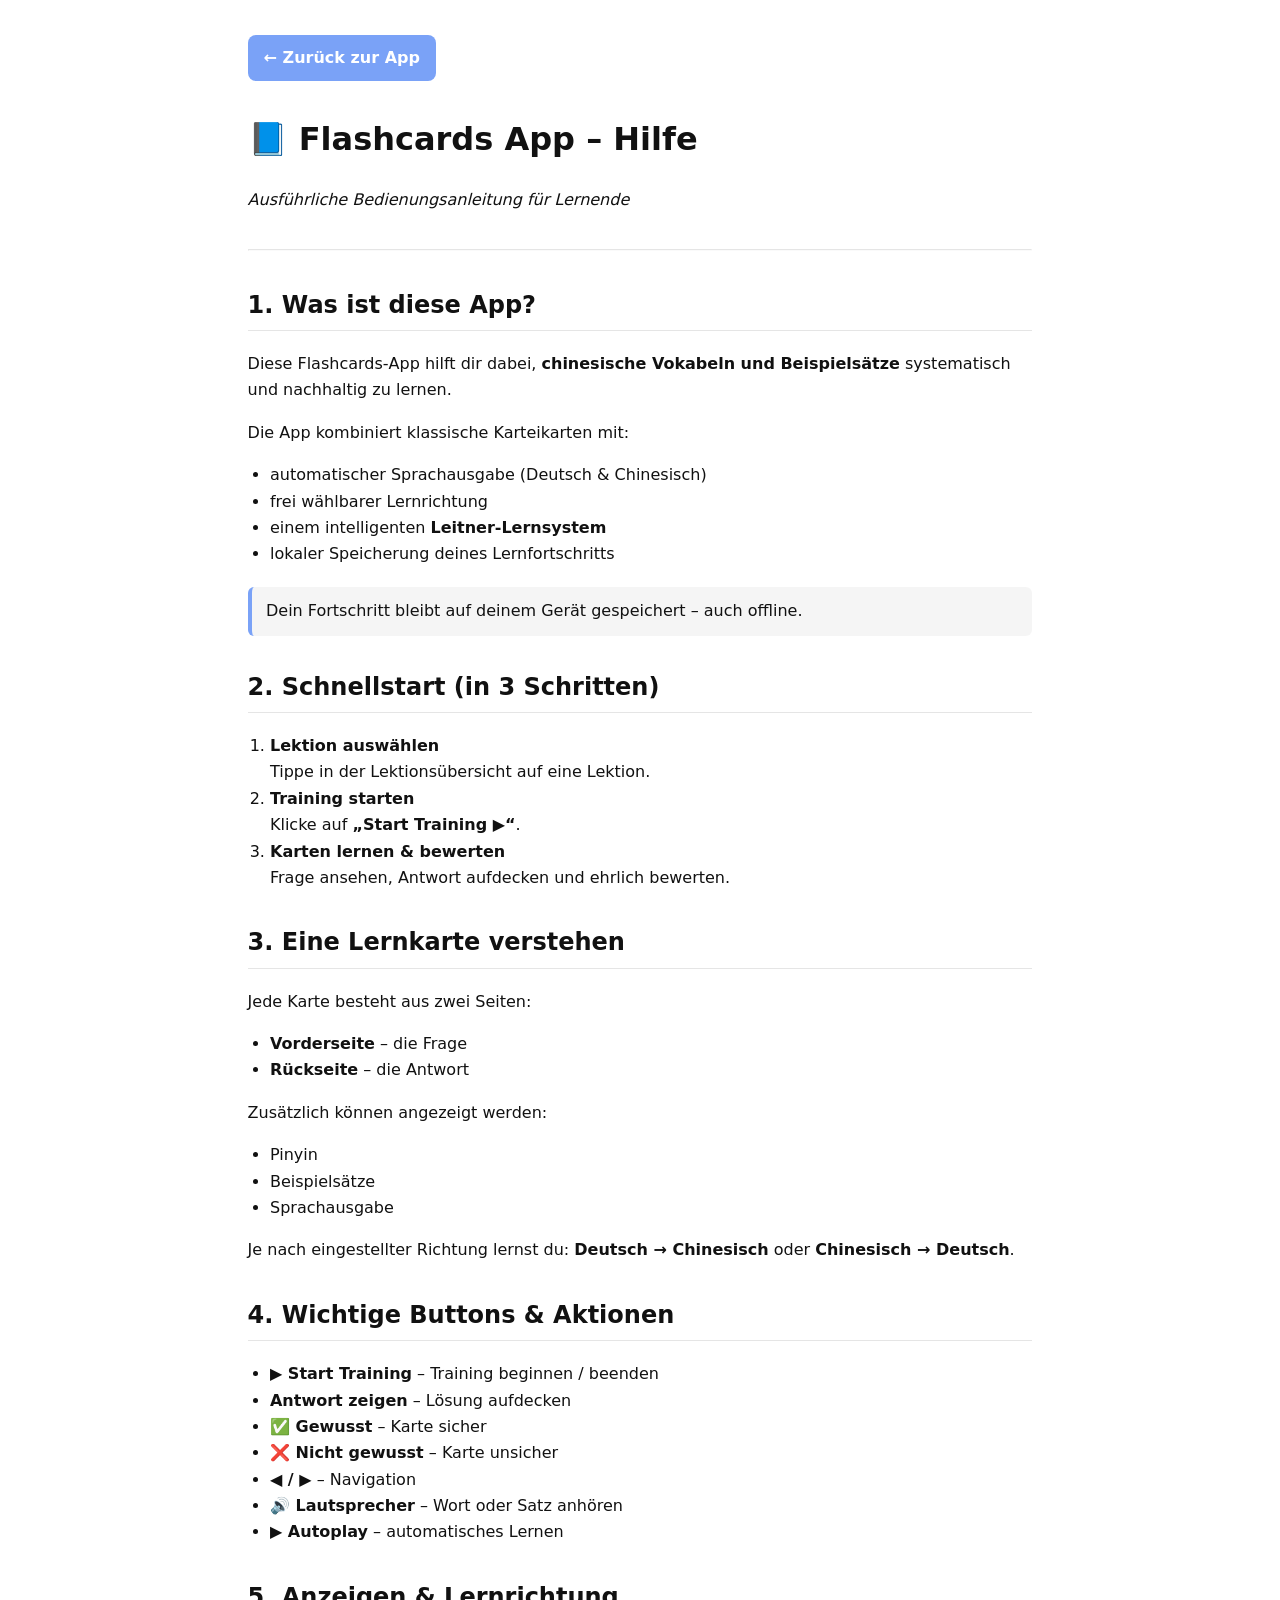
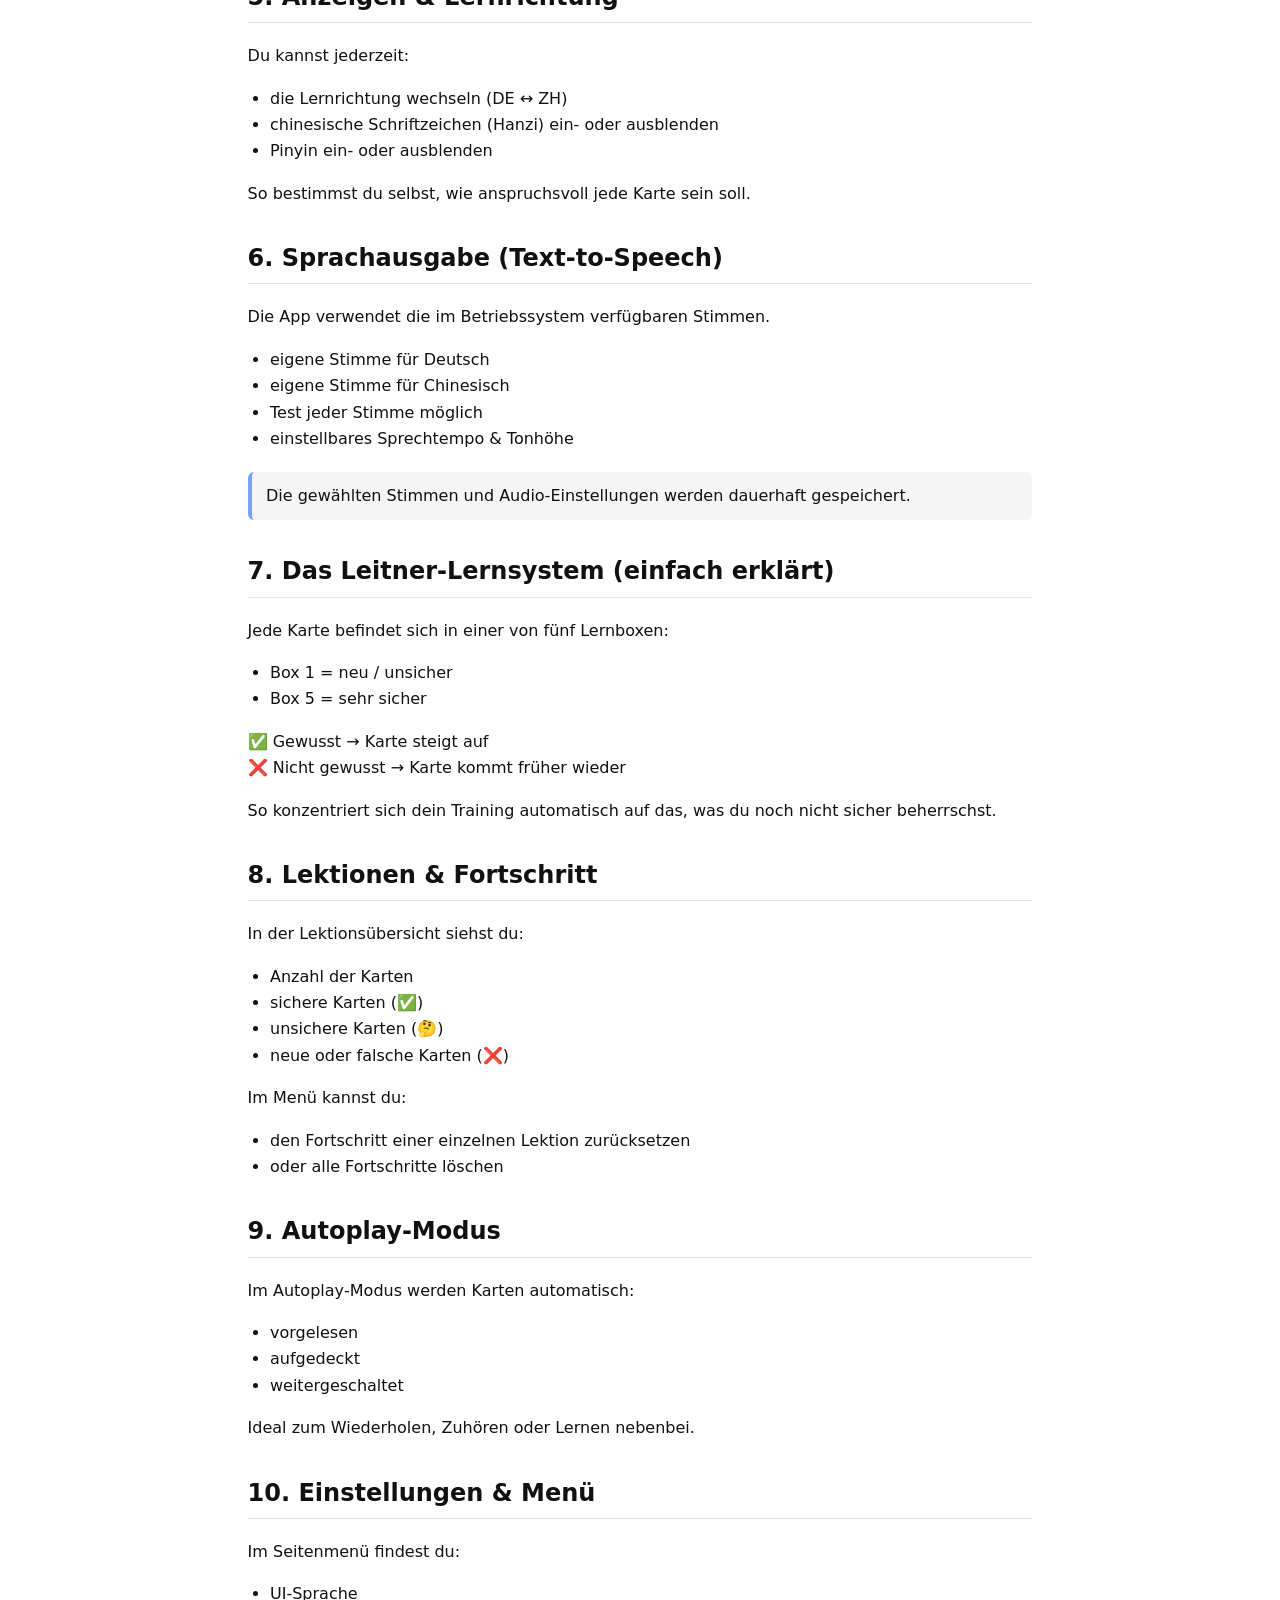
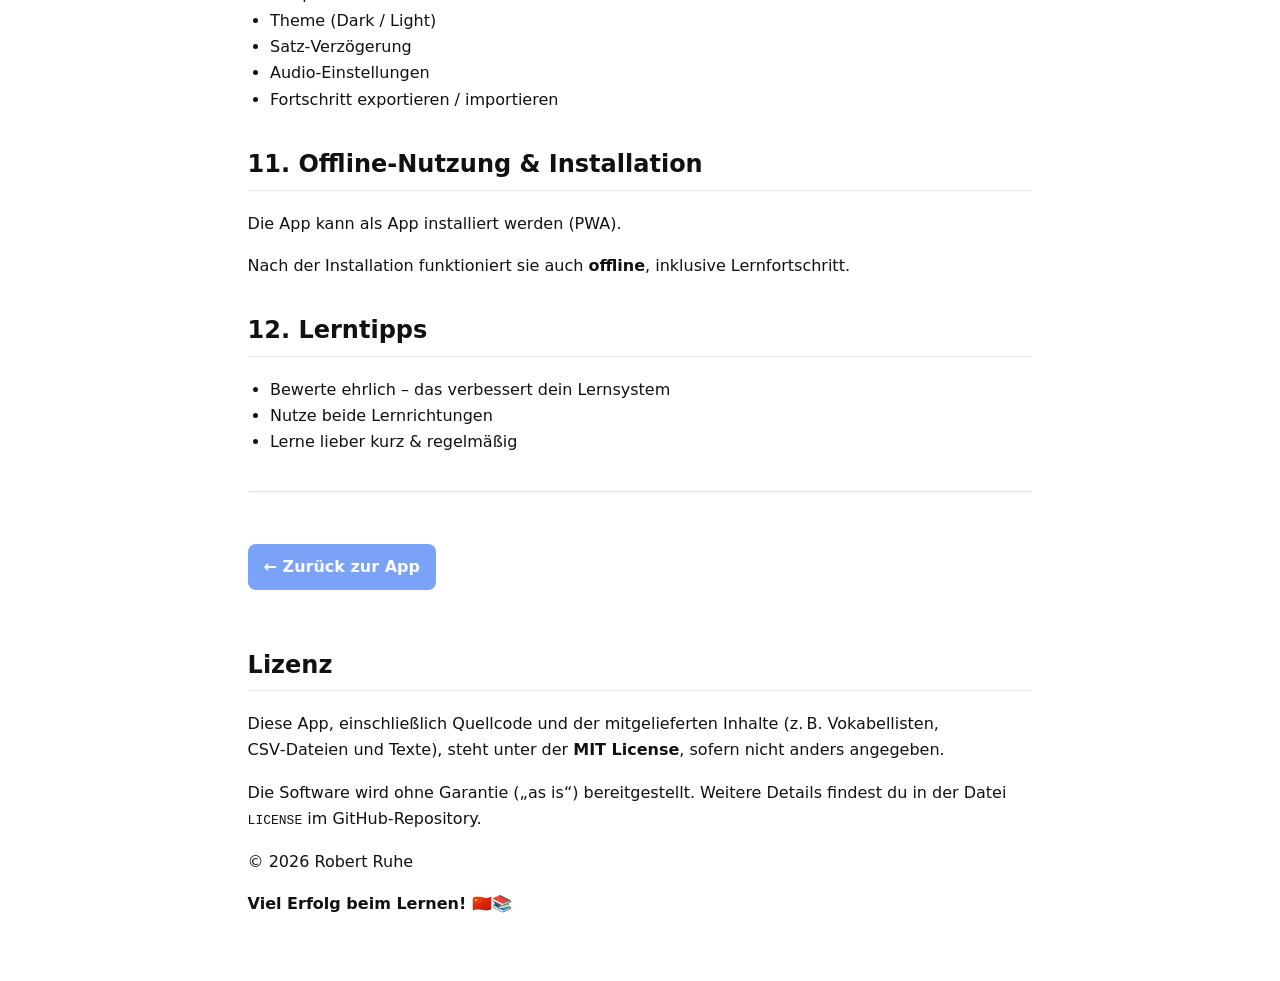
==== commit 43984ce2: "Add files via upload" ====
--- a/help.html
+++ b/help.html
@@ -256,7 +256,23 @@
     <hr>
 
     <a href="index.html" class="back-btn">← Zurück zur App</a>
-
+	<h2>Lizenz</h2>
+
+	<p>
+	Diese App, einschließlich Quellcode und der mitgelieferten Inhalte
+	(z. B. Vokabellisten, CSV‑Dateien und Texte), steht unter der
+	<strong>MIT License</strong>, sofern nicht anders angegeben.
+	</p>
+
+	<p>
+	Die Software wird ohne Garantie („as is“) bereitgestellt.
+	Weitere Details findest du in der Datei <code>LICENSE</code>
+	im GitHub‑Repository.
+	</p>
+
+	<p>
+	© 2026 Robert Ruhe
+	</p>
     <p><strong>Viel Erfolg beim Lernen! 🇨🇳📚</strong></p>
 
   </main>
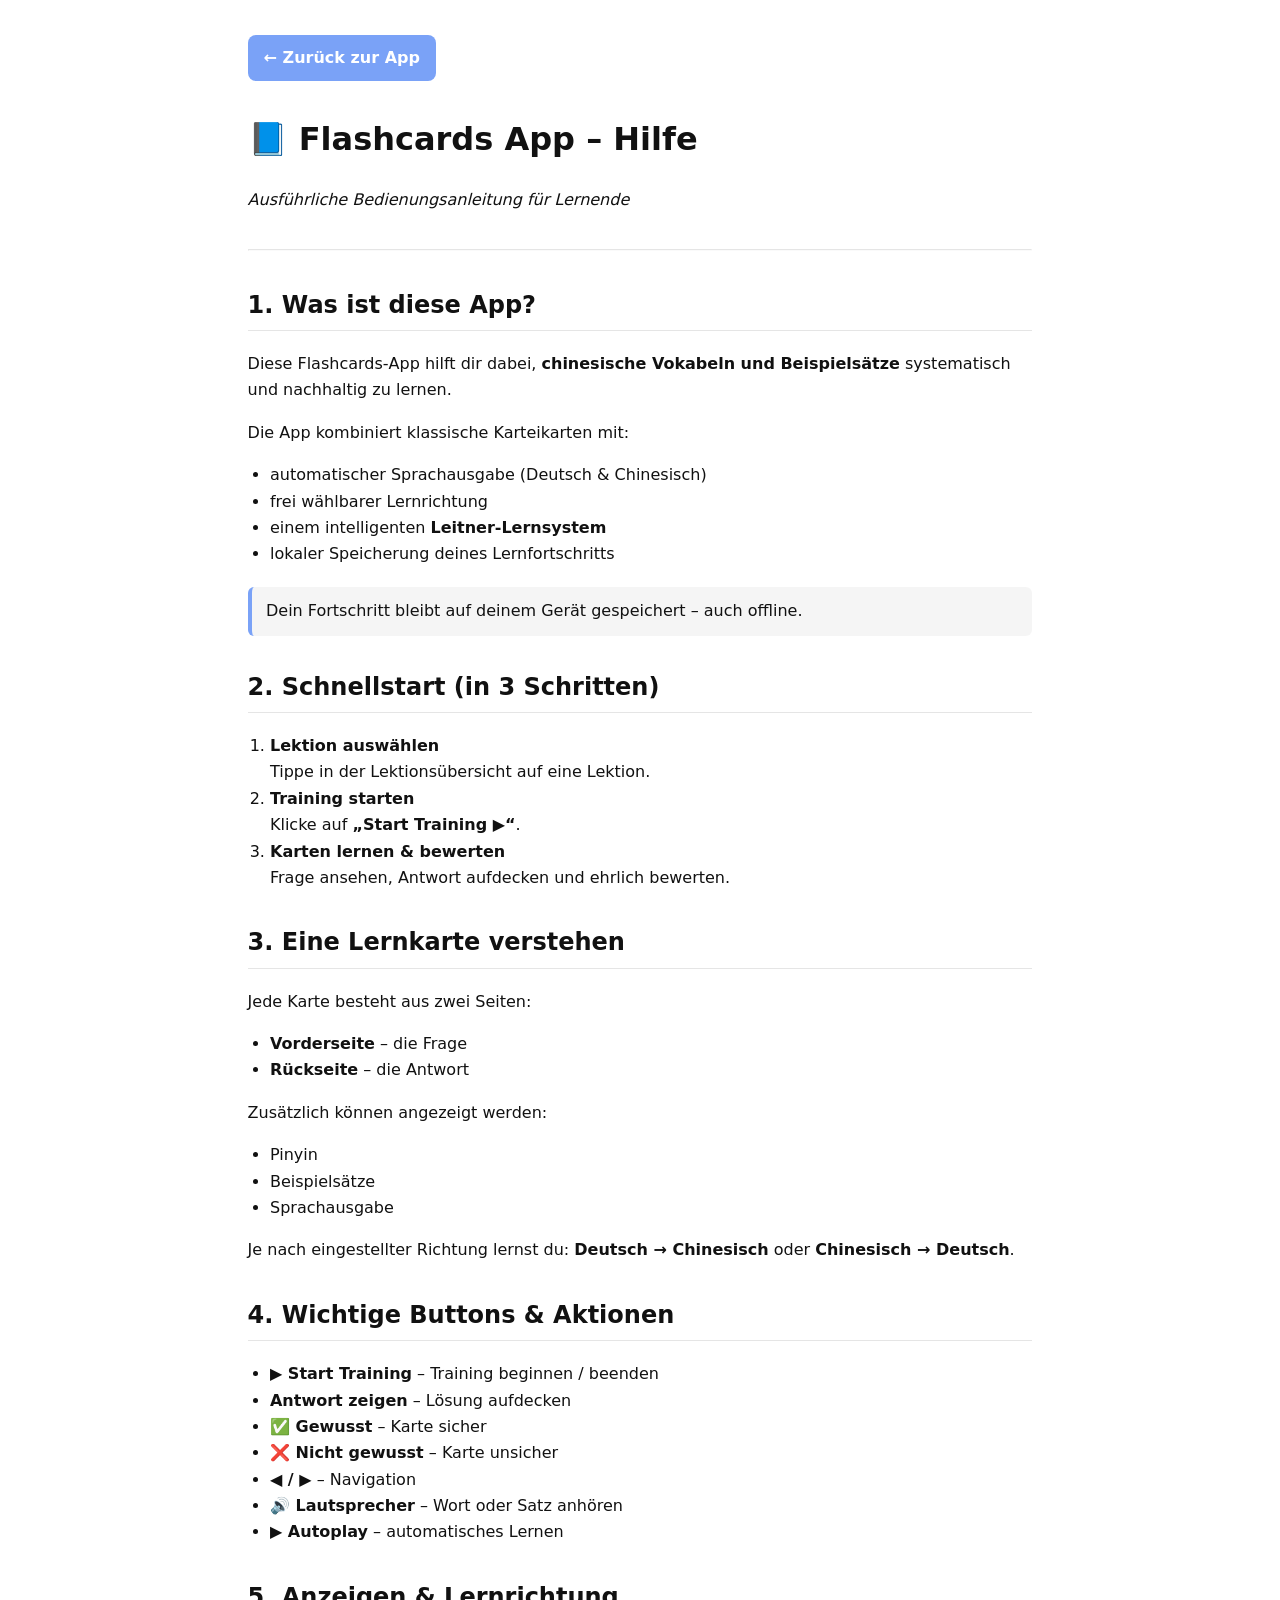
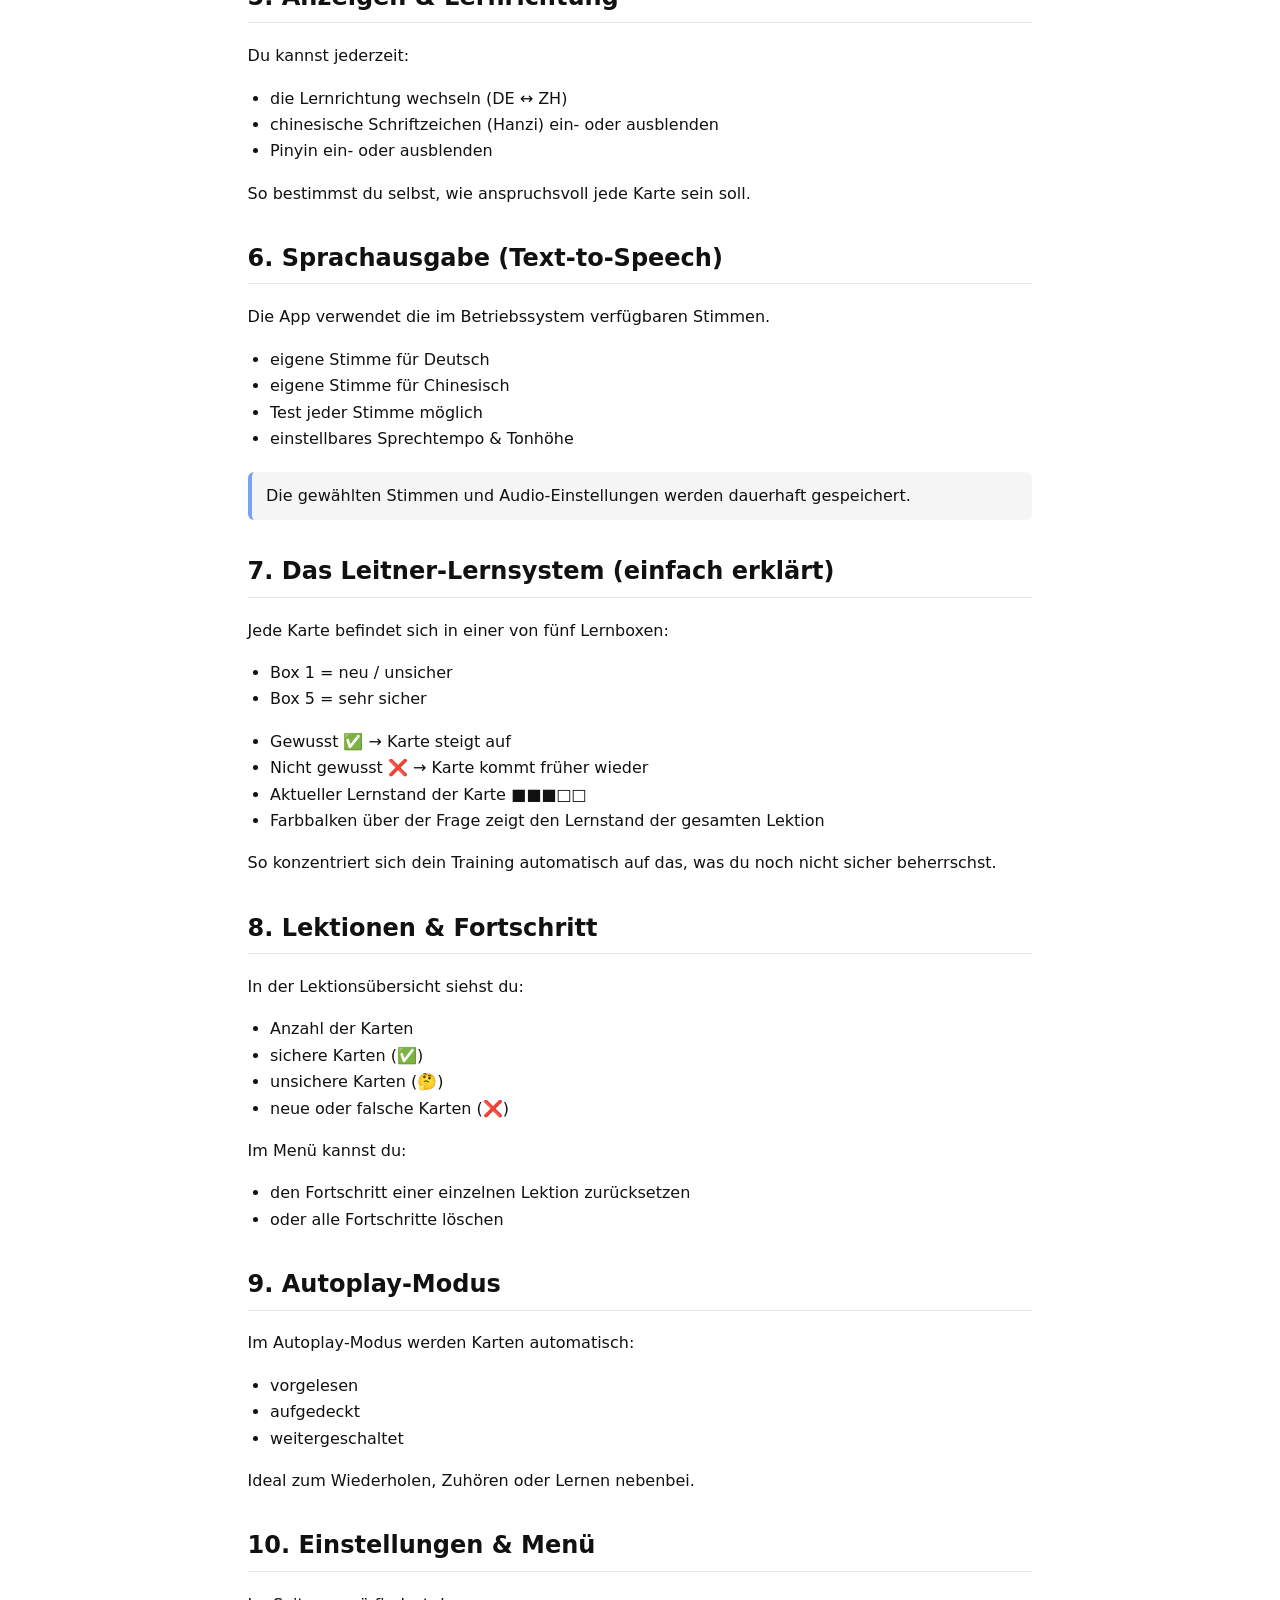
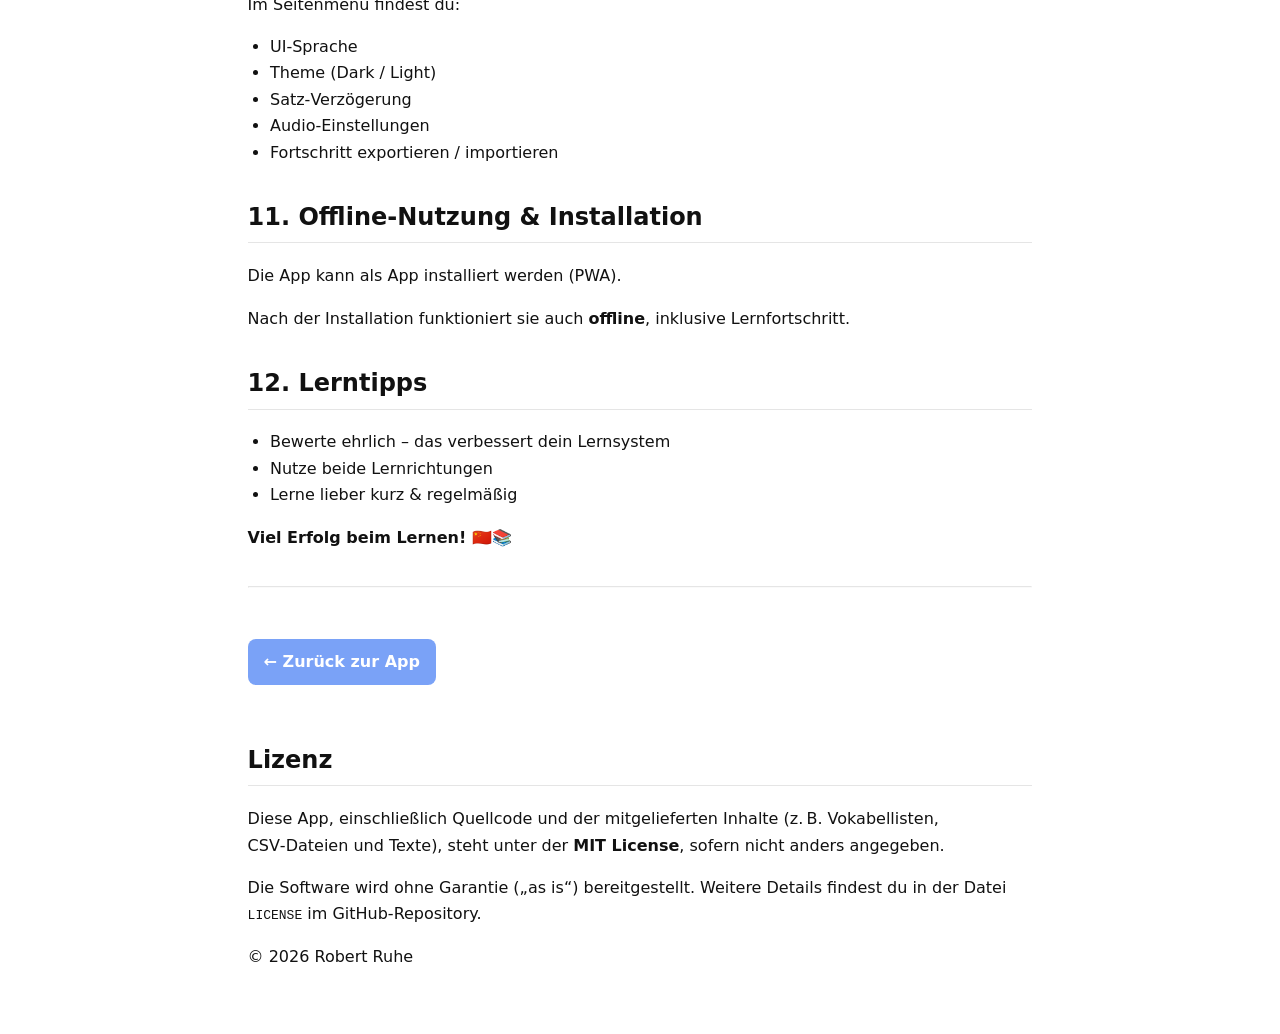
==== commit 2b277edc: "Add files via upload" ====
--- a/help.html
+++ b/help.html
@@ -183,8 +183,12 @@
     </ul>
 
     <p>
-      ✅ Gewusst → Karte steigt auf<br>
-      ❌ Nicht gewusst → Karte kommt früher wieder
+      <ul>
+	  <li>Gewusst ✅ → Karte steigt auf</li>
+      <li>Nicht gewusst ❌ → Karte kommt früher wieder</li>
+	  <li>Aktueller Lernstand der Karte ■■■□□</li>
+	  <li>Farbbalken über der Frage zeigt den Lernstand der gesamten Lektion</li>
+	  </ul>
     </p>
 
     <p>
@@ -252,6 +256,7 @@
       <li>Nutze beide Lernrichtungen</li>
       <li>Lerne lieber kurz & regelmäßig</li>
     </ul>
+    <p><strong>Viel Erfolg beim Lernen! 🇨🇳📚</strong></p>
 
     <hr>
 
@@ -273,8 +278,7 @@
 	<p>
 	© 2026 Robert Ruhe
 	</p>
-    <p><strong>Viel Erfolg beim Lernen! 🇨🇳📚</strong></p>
-
+  
   </main>
 </body>
 </html>
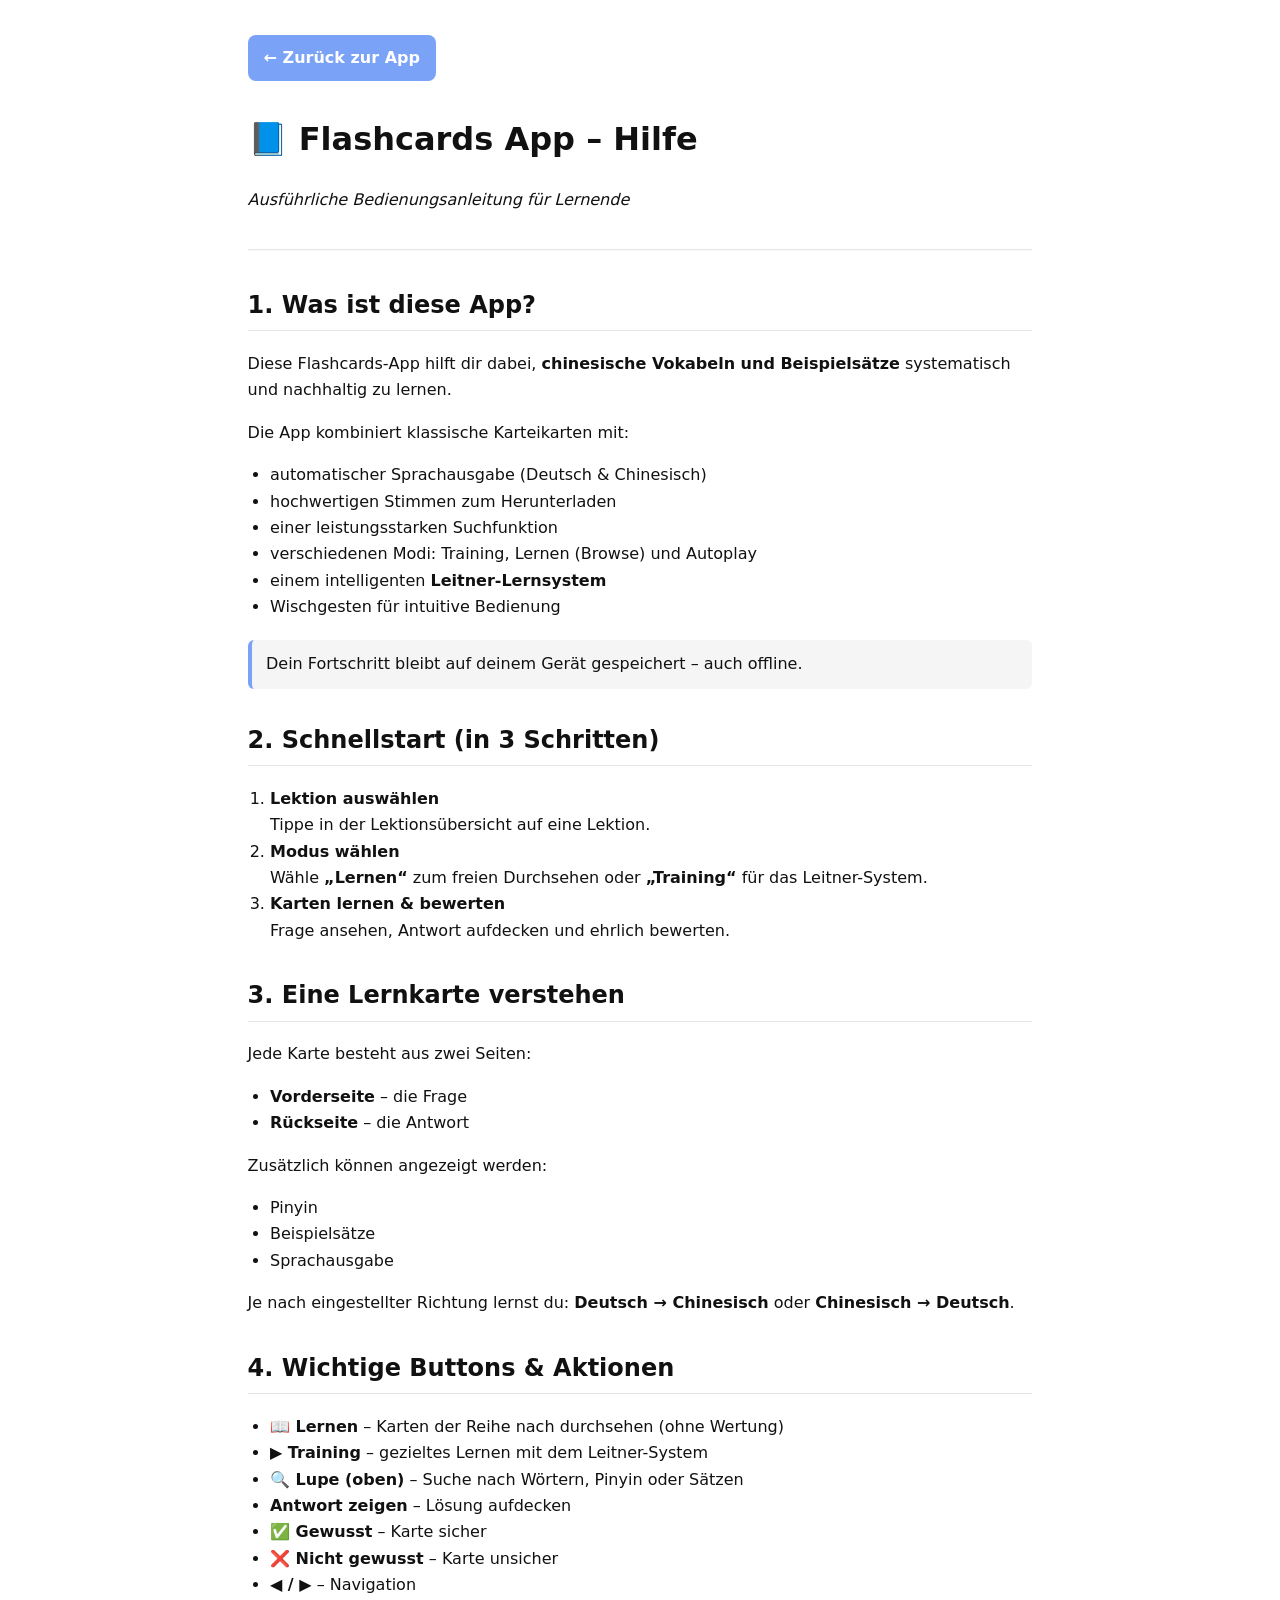
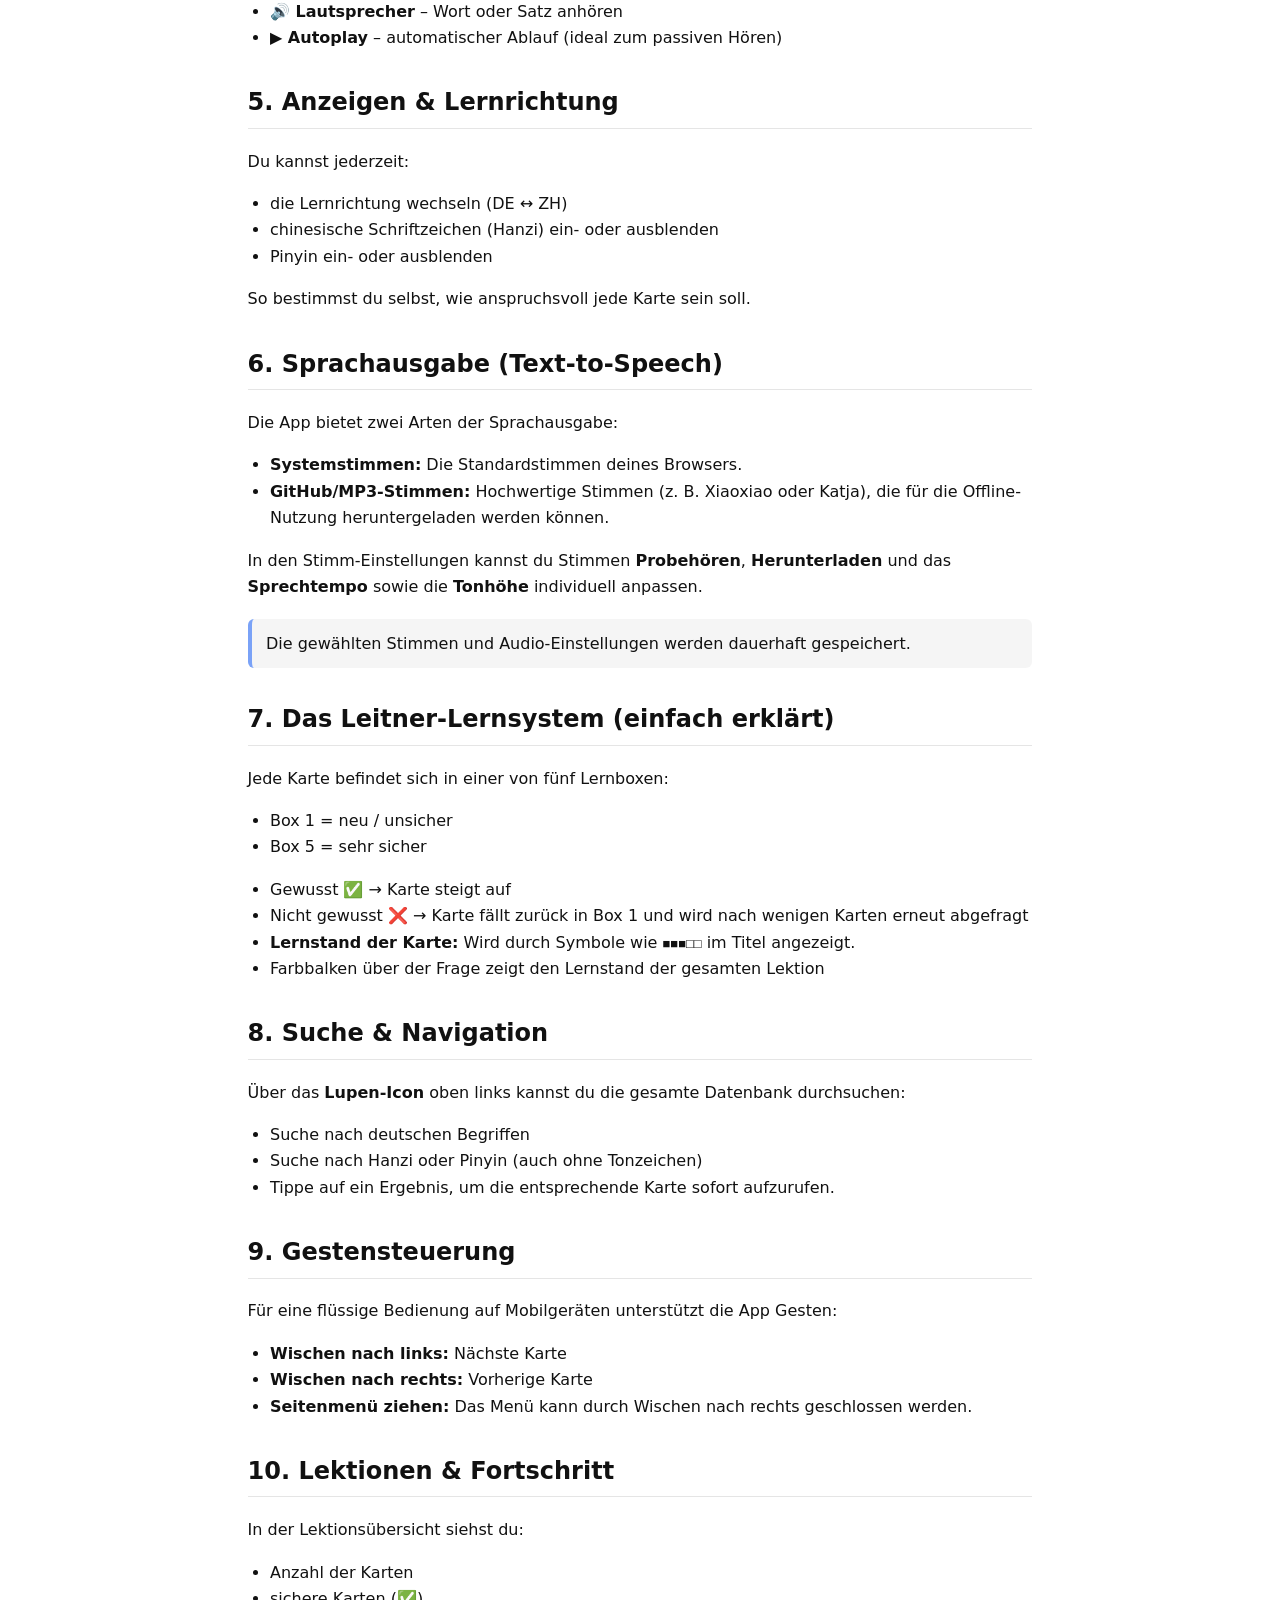
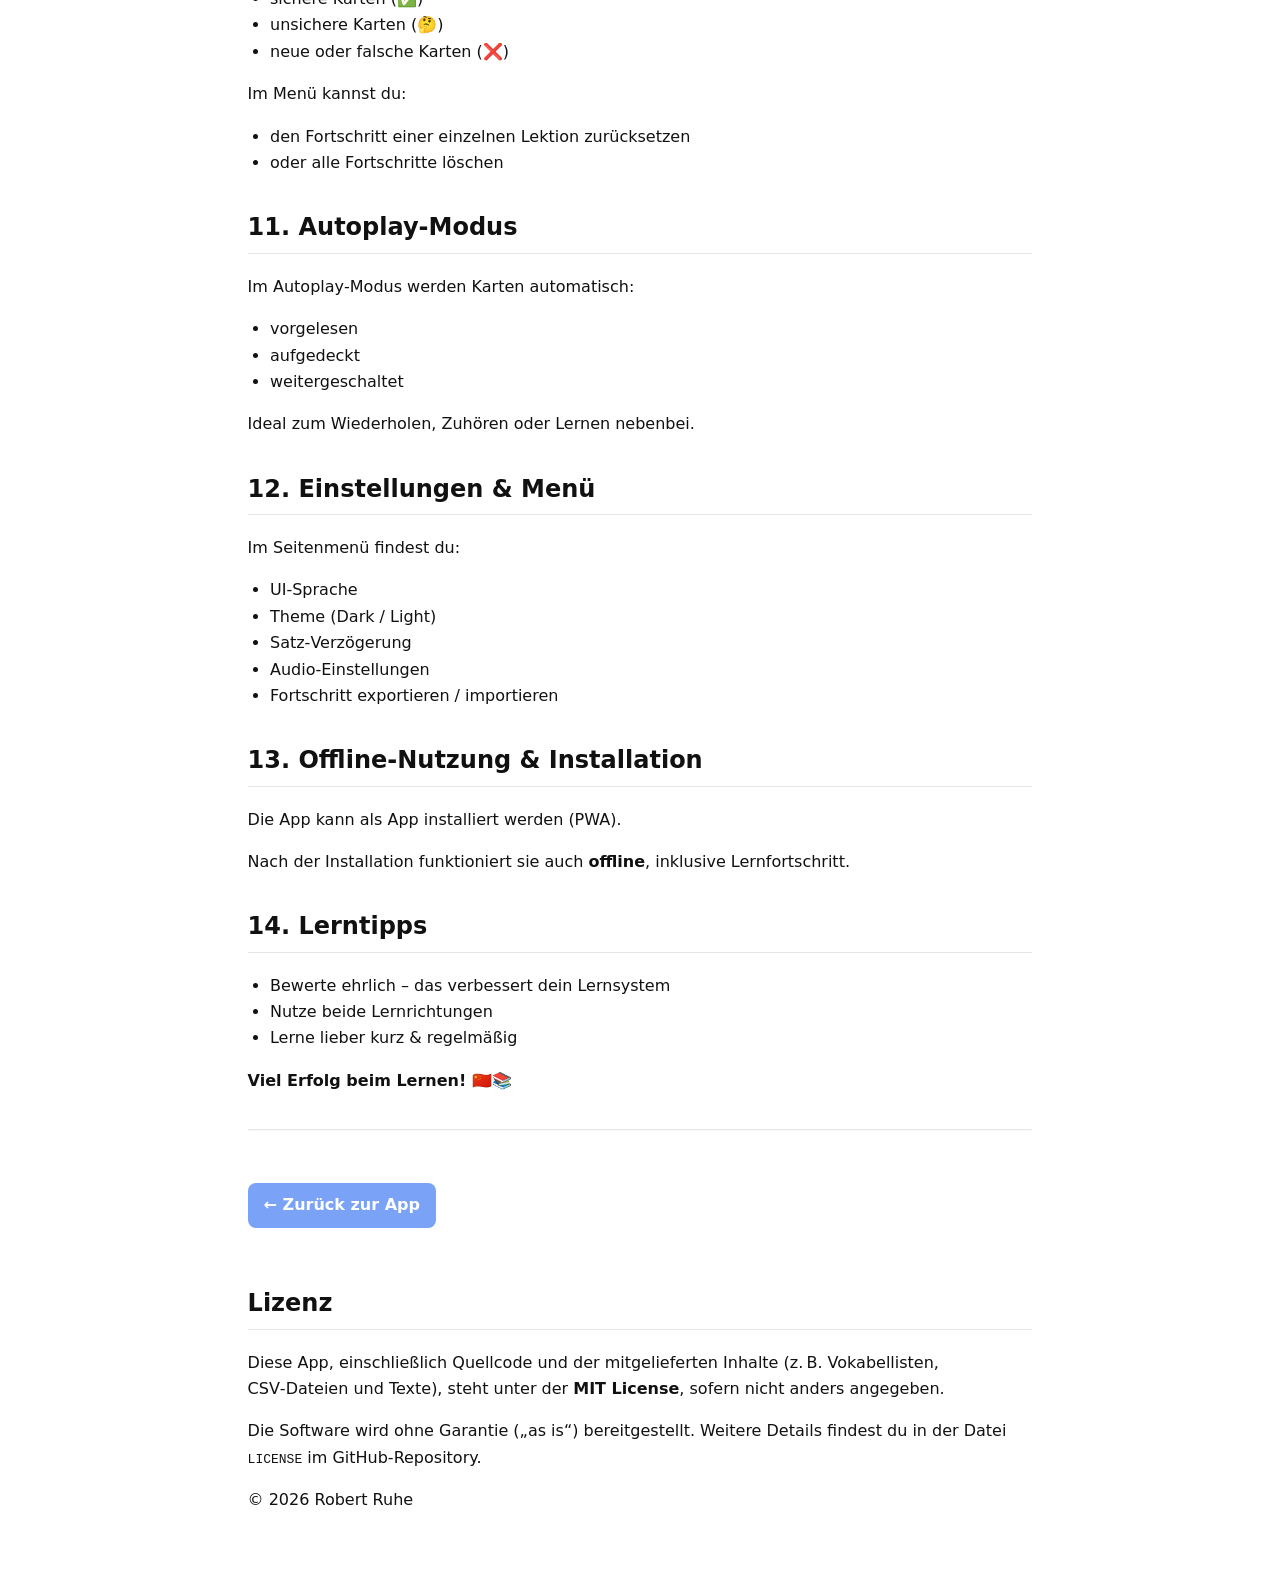
==== commit 8630326a: "Add files via upload" ====
--- a/help.html
+++ b/help.html
@@ -88,9 +88,11 @@
     </p>
     <ul>
       <li>automatischer Sprachausgabe (Deutsch & Chinesisch)</li>
-      <li>frei wählbarer Lernrichtung</li>
+      <li>hochwertigen Stimmen zum Herunterladen</li>
+      <li>einer leistungsstarken Suchfunktion</li>
+      <li>verschiedenen Modi: Training, Lernen (Browse) und Autoplay</li>
       <li>einem intelligenten <strong>Leitner‑Lernsystem</strong></li>
-      <li>lokaler Speicherung deines Lernfortschritts</li>
+      <li>Wischgesten für intuitive Bedienung</li>
     </ul>
 
     <div class="note">
@@ -104,8 +106,8 @@
         Tippe in der Lektionsübersicht auf eine Lektion.
       </li>
       <li>
-        <strong>Training starten</strong><br>
-        Klicke auf <b>„Start Training ▶“</b>.
+        <strong>Modus wählen</strong><br>
+        Wähle <b>„Lernen“</b> zum freien Durchsehen oder <b>„Training“</b> für das Leitner-System.
       </li>
       <li>
         <strong>Karten lernen & bewerten</strong><br>
@@ -135,13 +137,15 @@
 
     <h2>4. Wichtige Buttons & Aktionen</h2>
     <ul>
-      <li><strong>▶ Start Training</strong> – Training beginnen / beenden</li>
+      <li><strong>📖 Lernen</strong> – Karten der Reihe nach durchsehen (ohne Wertung)</li>
+      <li><strong>▶ Training</strong> – gezieltes Lernen mit dem Leitner-System</li>
+      <li><strong>🔍 Lupe (oben)</strong> – Suche nach Wörtern, Pinyin oder Sätzen</li>
       <li><strong>Antwort zeigen</strong> – Lösung aufdecken</li>
       <li><strong>✅ Gewusst</strong> – Karte sicher</li>
       <li><strong>❌ Nicht gewusst</strong> – Karte unsicher</li>
       <li><strong>◀ / ▶</strong> – Navigation</li>
       <li><strong>🔊 Lautsprecher</strong> – Wort oder Satz anhören</li>
-      <li><strong>▶︎ Autoplay</strong> – automatisches Lernen</li>
+      <li><strong>▶︎ Autoplay</strong> – automatischer Ablauf (ideal zum passiven Hören)</li>
     </ul>
 
     <h2>5. Anzeigen & Lernrichtung</h2>
@@ -160,14 +164,15 @@
 
     <h2>6. Sprachausgabe (Text‑to‑Speech)</h2>
     <p>
-      Die App verwendet die im Betriebssystem verfügbaren Stimmen.
-    </p>
-    <ul>
-      <li>eigene Stimme für Deutsch</li>
-      <li>eigene Stimme für Chinesisch</li>
-      <li>Test jeder Stimme möglich</li>
-      <li>einstellbares Sprechtempo & Tonhöhe</li>
-    </ul>
+      Die App bietet zwei Arten der Sprachausgabe:
+    </p>
+    <ul>
+      <li><strong>Systemstimmen:</strong> Die Standardstimmen deines Browsers.</li>
+      <li><strong>GitHub/MP3-Stimmen:</strong> Hochwertige Stimmen (z. B. Xiaoxiao oder Katja), die für die Offline-Nutzung heruntergeladen werden können.</li>
+    </ul>
+    <p>
+      In den Stimm-Einstellungen kannst du Stimmen <b>Probehören</b>, <b>Herunterladen</b> und das <b>Sprechtempo</b> sowie die <b>Tonhöhe</b> individuell anpassen.
+    </p>
 
     <div class="note">
       Die gewählten Stimmen und Audio‑Einstellungen werden dauerhaft gespeichert.
@@ -185,18 +190,33 @@
     <p>
       <ul>
 	  <li>Gewusst ✅ → Karte steigt auf</li>
-      <li>Nicht gewusst ❌ → Karte kommt früher wieder</li>
-	  <li>Aktueller Lernstand der Karte ■■■□□</li>
+      <li>Nicht gewusst ❌ → Karte fällt zurück in Box 1 und wird nach wenigen Karten erneut abgefragt</li>
+	  <li><strong>Lernstand der Karte:</strong> Wird durch Symbole wie <code>■■■□□</code> im Titel angezeigt.</li>
 	  <li>Farbbalken über der Frage zeigt den Lernstand der gesamten Lektion</li>
 	  </ul>
     </p>
 
-    <p>
-      So konzentriert sich dein Training automatisch auf das,
-      was du noch nicht sicher beherrschst.
-    </p>
-
-    <h2>8. Lektionen & Fortschritt</h2>
+    <h2>8. Suche & Navigation</h2>
+    <p>
+      Über das <strong>Lupen-Icon</strong> oben links kannst du die gesamte Datenbank durchsuchen:
+    </p>
+    <ul>
+      <li>Suche nach deutschen Begriffen</li>
+      <li>Suche nach Hanzi oder Pinyin (auch ohne Tonzeichen)</li>
+      <li>Tippe auf ein Ergebnis, um die entsprechende Karte sofort aufzurufen.</li>
+    </ul>
+
+    <h2>9. Gestensteuerung</h2>
+    <p>
+      Für eine flüssige Bedienung auf Mobilgeräten unterstützt die App Gesten:
+    </p>
+    <ul>
+      <li><strong>Wischen nach links:</strong> Nächste Karte</li>
+      <li><strong>Wischen nach rechts:</strong> Vorherige Karte</li>
+      <li><strong>Seitenmenü ziehen:</strong> Das Menü kann durch Wischen nach rechts geschlossen werden.</li>
+    </ul>
+
+    <h2>10. Lektionen & Fortschritt</h2>
     <p>
       In der Lektionsübersicht siehst du:
     </p>
@@ -215,7 +235,7 @@
       <li>oder alle Fortschritte löschen</li>
     </ul>
 
-    <h2>9. Autoplay‑Modus</h2>
+    <h2>11. Autoplay‑Modus</h2>
     <p>
       Im Autoplay‑Modus werden Karten automatisch:
     </p>
@@ -229,7 +249,7 @@
       Ideal zum Wiederholen, Zuhören oder Lernen nebenbei.
     </p>
 
-    <h2>10. Einstellungen & Menü</h2>
+    <h2>12. Einstellungen & Menü</h2>
     <p>
       Im Seitenmenü findest du:
     </p>
@@ -241,7 +261,7 @@
       <li>Fortschritt exportieren / importieren</li>
     </ul>
 
-    <h2>11. Offline‑Nutzung & Installation</h2>
+    <h2>13. Offline‑Nutzung & Installation</h2>
     <p>
       Die App kann als App installiert werden (PWA).
     </p>
@@ -250,7 +270,7 @@
       inklusive Lernfortschritt.
     </p>
 
-    <h2>12. Lerntipps</h2>
+    <h2>14. Lerntipps</h2>
     <ul>
       <li>Bewerte ehrlich – das verbessert dein Lernsystem</li>
       <li>Nutze beide Lernrichtungen</li>
--- a/assets/css/style.css
+++ b/assets/css/style.css
@@ -65,7 +65,7 @@
    Header-Banner – Default (Dark Mode)
    ============================================================ */
 .header-banner {
-    content: url("../img/header.png");
+    content: url("../img/header.webp");
     width: 100%;
     max-width: 1100px;
     height: auto;
@@ -78,14 +78,14 @@
    ============================================================ */
    
 html.light-orange .header-banner {
-    content: url("../img/header-light.png");
+    content: url("../img/header-light.webp");
 }
 html.light-warm .header-banner {
-    content: url("../img/header-warm.png");
+    content: url("../img/header-warm.webp");
 }
 
 html.light-blue .header-banner {
-    content: url("../img/header-blue.png");
+    content: url("../img/header-blue.webp");
 }
 
 main.container {
@@ -147,7 +147,7 @@
 .container{max-width:1100px;margin:24px auto;padding:0 12px}
 header h1{margin:0 0 2px 0;font-size:26px;line-height:1.1}
 .subtitle{margin:0 0 8px 0;color:var(--muted);font-size:14px}
-.top-actions{display:flex;gap:10px;flex-wrap:wrap;align-items:center;margin-bottom:6px; margin-top:16px;} /* Etwas mehr Gap (10px) für bessere Gruppierung (Training + Autoplay) */
+.top-actions{display:flex;gap:10px;flex-wrap:wrap;align-items:center;margin-bottom:6px; margin-top:10px;} /* Etwas mehr Gap (10px) für bessere Gruppierung (Training + Autoplay) */
 /* NEU: Kinder der Row flexibel machen, um Wrap zu vermeiden (schrumpfen proportional) */
 .top-actions > * {
  flex-shrink: 1; /* Ermöglicht Schrumpfen bei Text-Änderungen, statt Wrap */
@@ -181,9 +181,9 @@
     padding: 7px 10px;
 }
 .btn.toggle.active {
-    background: var(--primary-bg, var(--accent));
-    border-color: var(--primary-border, var(--accent));
-    color: var(--accent-text);
+    background: var(--color-primary) !important;
+    border-color: var(--color-primary) !important;
+    color: var(--color-accent-text) !important;
 }
 
 .actions-inline {
@@ -200,6 +200,7 @@
 .actions-inline .btn {
     flex: 1 1 0;                  /* wichtig: gleichmäßig wachsen + schrumpfen */
     min-width: 0;                 /* erlaubt Schrumpfen unter Inhaltsbreite */
+    background: color-mix(in srgb, var(--color-text) 10%, var(--color-card));
     padding: 8px 8px;            /* etwas mehr vertikales Padding für bessere Höhe */
     font-weight: 600;
     font-size: 14px;
@@ -210,15 +211,14 @@
 }
 
 .training-group .btn {
- flex: 0 0 170px;
- min-width: 170px;
- width: 170px;
- white-space: nowrap;
+ flex: 1 1 0;
+ min-width: 110px;
+ white-space: normal;
+ background: color-mix(in srgb, var(--color-text) 10%, var(--color-card));
+ line-height: 1.2;
+ padding: 10px;
  text-align: center;
- display: inline-flex;
- align-items: center;
- justify-content: center;
- box-sizing: border-box;
+ font-weight: 600;
 }
 
 .training-group .btn:active {
@@ -231,34 +231,22 @@
  border-color: var(--primary-border, var(--accent));
 }
 
-#btnAutoplay {
- background: var(--primary-bg, var(--accent)) !important;
- border-color: var(--primary-border, var(--accent)) !important;
- color: var(--accent-text) !important;
-}
-
-#btnAutoplay.primary {
- background: var(--primary-bg, var(--accent)) !important;
- border-color: var(--primary-border, var(--accent)) !important;
- color: var(--accent-text) !important;
-}
-
 /* NEU: Gruppe für Training + Autoplay (unter Sliders) – Flex-Row für nebeneinander */
 .training-group {
- display: flex;
- gap: 16px;
- align-items: center;
- justify-content: center; /* Zentriert die Gruppe */
- margin-top: 12px; /* Abstand zu Sliders oben */
- flex-wrap: nowrap; /* NEU: Immer single-line auf Desktop (kein Wrap für die beiden Buttons) */
+    display: grid;
+    grid-template-columns: repeat(3, 1fr);
+    gap: 12px;
+    width: 100%;
+    margin-top: 1px;
+    align-items: stretch;
 }
 /* NEU: Autoplay als Primary (wenn Klasse hinzugefügt): Farblich identisch zum Training-Button */
 
 /* Breitere und höhere Swap/Direction-Button */
 .btn.swap {
- background: var(--color-primary-bg);
- border: 1px solid var(--color-primary-border);
- color: var(--color-accent-text);
+ background: color-mix(in srgb, var(--color-text) 10%, var(--color-card));
+ border: 1px solid var(--color-border);
+ color: var(--color-text);
  font-weight: 600; /* Bold für den Text */
  padding: 8px 10px; /* Höheres Padding (vertikal mehr für Zentrierung und Präsenz) */
  font-size: 16px; /* Geändert: Größere Schrift für den gesamten Text ("< Richtung >") */
@@ -272,6 +260,13 @@
  text-align: center; /* Text zentriert (Fallback) */
  line-height: 1.2; /* Etwas mehr Zeilenhöhe für den Text */
  white-space: nowrap; /* Verhindert Umbruch des Texts */
+ transition: background 0.2s ease, border-color 0.2s ease, color 0.2s ease;
+}
+
+.btn.swap.active {
+ background: var(--color-primary) !important;
+ border-color: var(--color-primary) !important;
+ color: var(--color-accent-text) !important;
 }
 
 .card{
@@ -321,7 +316,7 @@
 .stats-bar{margin-top:8px;color:#a7b5c5;font-size:13px;text-align:center}
 .debug {
   position: fixed;
-  inset: 5% 5% auto 5%;
+  inset: 80px 5% auto 5%;
   background: var(--color-card);
   border: 1px solid var(--color-border);
   border-radius: 12px;
@@ -413,20 +408,44 @@
 	padding:8px 16px; /* NEU: Höheres Padding (8px vertikal), passt zu Swap (8px) */ 
 	font-weight:600; min-width:84px; 
 	min-height:38px; /* NEU: Gleiche min-height wie Swap (40px) für Balance */ 
-	flex:1 1 auto; 
+	flex:1 1 0; 
 	display: flex; 
 	align-items: center; 
 	justify-content: center; 
 	text-align: center;} /* Zentrierung der Beschriftungen (z.B. "DE"/"ZH") – horizontal/vertikal perfekt */
 .btn.swap{font-weight:600;padding:8px 10px}
 .gap-row input[type=range]{width:100%}
-.two-col{display:flex; flex-wrap:wrap; gap:10px}
-.two-col > *{flex:1 1 calc(50% - 10px); max-width:calc(50% - 10px)}
-.voice-btn{width:100%}
-.voice-config{display:flex;flex-direction:column;gap:6px}
+.two-col {
+  display: grid;
+  grid-template-columns: 1fr 1fr;
+  gap: 10px;
+}
+.voice-btn {
+    width: 100%;
+    background: color-mix(in srgb, var(--color-text) 10%, var(--color-card));
+    transition: background 0.2s ease, border-color 0.2s ease;
+}
+.voice-btn.active {
+    background: var(--color-primary) !important;
+    border-color: var(--color-primary) !important;
+    color: var(--color-accent-text) !important;
+}
+.voice-config{display:flex;flex-direction:column;gap:10px}
 .voice-range{width:100%}
-.ratebar{display:flex;gap:8px;justify-content:center;align-items:stretch;flex-wrap:nowrap;margin:10px 0 6px}
-.ratebar .btn{flex:0 0 calc((100% - 16px)/3); max-width:calc((100% - 16px)/3); white-space:nowrap; overflow:hidden; text-overflow:ellipsis; padding:16px 12px}
+.ratebar{
+  display:flex;
+  gap:30px;
+  margin:10px 0 6px;
+}
+
+.ratebar .btn{
+  flex:1;
+  white-space:nowrap;
+  overflow:hidden;
+  text-overflow:ellipsis;
+  padding:16px 12px;
+}
+
 @media(max-width:480px){ .ratebar .btn{padding:12px 10px; font-size:12px} }
 @media(max-width:460px){ header h1{font-size:20px} .subtitle{font-size:12px} }
 @media(max-width:900px){.grid-2{grid-template-columns:1fr}}
@@ -450,7 +469,7 @@
 }
 /* Kleinerer Abstand der Labels zu den Sliders (ZH und DE) */
 .voice-config .lbl { /* Überschreibt den globalen .lbl-Margin */
- margin-bottom: 2px; /* Stark reduziert: Labels sehr nah an den Sliders darunter */
+ margin-bottom: 0px; /* Stark reduziert: Labels sehr nah an den Sliders darunter */
  text-align: left; /* Andere Labels (z.B. in Voice-Config) bleiben linksbündig */
 }
 #rateZhVal, #pitchZhVal {
@@ -458,8 +477,8 @@
 }
 #rateZhRange, #pitchZhRange,
 #rateDeRange, #pitchDeRange {
- margin-top: 0;
- padding-top: 2px; /* Minimaler Puffer, falls nötig */
+ margin-bottom: 8px;
+ padding-top: 0px; /* Minimaler Puffer, falls nötig */
 }
 
 /* KONSISTENZ-REGELN: Einheitliche Schriftgröße (14px) für Labels und Buttons in Voice- und Gap-Bereichen */
@@ -478,18 +497,24 @@
 }
 /* Responsive: Mobile-Anpassungen */
 @media (max-width: 480px) {
- .top-actions { margin-top: 12px; gap: 6px; }
- .training-group {
-  gap: 14px;
-  justify-content:center;
-  flex-wrap:wrap;
-  flex-direction:row;
- }
- .training-group .btn {
-  flex: 0 0 130px;
-  width: 130px;
-  min-width: 130px;
- }
+ .top-actions { margin-top: 10px; gap: 6px; }
+.training-group {
+    grid-template-columns: repeat(3, 1fr);
+    gap: 8px;
+}
+.training-group .btn {
+    width: 100%;
+    min-width: 0;
+   
+
+    font-size: 13px;
+
+    white-space: normal;
+    line-height: 1.2;
+
+    padding: 8px;
+}
+
  .btn.primary { margin-top:8px; }
  .btn.swap { padding:8px 10px; min-height:38px; font-size:16px; }
  .mode-item { padding:8px 12px; min-height:38px; min-width:84px; font-size:13px; }
@@ -503,7 +528,7 @@
  #rateZhVal, #pitchZhVal, #rateDeVal, #pitchDeVal, #gapVal { font-size:11px; }
  .voice-config { gap:6px; }
  .voice-config > *:first-child { margin-top:8px; }
- .voice-config .lbl { margin-bottom:3px; }
+ .voice-config .lbl { margin-bottom:0px; }
 }
 
 /* ============================================================
@@ -592,11 +617,10 @@
 
 
 /* ================== BUTTON-KOSMETIK ================== */
-.ratebar .btn { flex: 1 1 0; max-width: none; text-align:center; }
+.ratebar .btn { flex: 1 1 0; text-align:center; }
 .card-controls .btn { flex: 1 1 0; max-width:none; text-align:center; }
-.card-controls, .ratebar { justify-content:center; display:flex; }
+.card-controls { justify-content:center; display:flex; }
 .card-controls .btn, .ratebar .btn { min-width:100px; }
-.ratebar { gap:28px; }
 .card-controls { gap:8px; }
 /* ================== JETZT AUFDECKEN ================== */
 
@@ -766,14 +790,15 @@
 #lessonSelect option {
     display: grid;
     grid-template-columns:
-        100px   /* Lektion */
-         35px   /* Karten */
+        105px   /* Lektion */
+         30px   /* Karten */
          30px   /* strong (✅) */
          30px   /* weak   (🤔) */
          30px;  /* unknown (❌) */  
     gap: 8px;
     font-family: inherit;
     font-size: 14px;
+	white-space: pre-line;
     padding: 4px 6px;
 }
 
@@ -787,17 +812,7 @@
     font-weight: 600;
 }
 
-.lesson-table {
-    display: flex;
-    flex-direction: column;
-    gap: 4px;
-}
-
-.lt-head {
-    background: var(--color-card);
-    border-bottom: 2px solid var(--color-border);
-    font-weight: 600;
-}
+
 
 /* ================================
    Neue Spalte: Schwach (⚠️)
@@ -841,8 +856,8 @@
 .lt-row {
     display: grid;
     grid-template-columns:
-       100px   /* Lektion */
-        35px   /* Karten */
+       105px   /* Lektion */
+        30px   /* Karten */
         30px   /* strong (✅) */
         30px   /* weak   (🤔) */
         30px;  /* unknown (❌) */
@@ -850,6 +865,7 @@
     gap: 8px;
     padding: 4px 6px;
     font-size: 14px;
+	white-space: pre-line;
     align-items: center;
     background: var(--color-card);
     border-radius: 6px;
@@ -940,6 +956,175 @@
 	z-index: 1000;
 }
 
+#searchToggle {
+    position: absolute;
+    top: 12px;   /* Angepasst, um die visuelle Position zu halten */
+    right: 33px; /* Angepasst, um die visuelle Position zu halten */
+    width: 56px; /* Reduziert auf eine fingerfreundliche Größe um das 40px SVG */
+    height: 56px; /* Reduziert auf eine fingerfreundliche Größe um das 40px SVG */
+    display: flex;
+    align-items: center;
+    justify-content: center;
+    font-size: 20px;
+    border-radius: 12px;
+    background: transparent;
+    border: none;
+    color: var(--bad);
+    cursor: pointer;
+    z-index: 998;
+}
+
+#searchToggle svg {
+    width: 40px;
+    height: 40px;
+    display: block;
+    transform: rotate(80deg);
+    transform-origin: center;
+    fill: currentColor;
+}
+
+.dialog-overlay {
+    position: fixed;
+    inset: 0;
+    background: var(--color-overlay);
+    opacity: 0;
+    pointer-events: none;
+    transition: opacity 0.25s ease;
+    z-index: 900;
+}
+
+.dialog-overlay.active {
+    opacity: 1;
+    pointer-events: auto;
+}
+
+#searchPanel {
+    max-width: 520px;
+    left: 50%;
+    top: 80px; /* Align with voice panel */
+    transform: translateX(-50%);
+    right: auto;
+    bottom: auto;
+    width: calc(100% - 32px);
+    z-index: 1000;
+}
+
+.search-input-row {
+    display: flex;
+    gap: 8px;
+    align-items: center;
+    flex-wrap: wrap;
+}
+
+.search-lang-toggle{
+    display:flex;
+    gap:6px;
+    align-items:center;
+}
+.search-lang-toggle .btn{
+    padding:6px 10px;
+    font-size:13px;
+}
+.search-lang-toggle .btn.active{
+    background: var(--primary-bg);
+    border-color: var(--primary-border);
+    color: var(--accent-text);
+}
+
+#searchInput {
+    flex: 1 1 220px;
+    min-width: 160px;
+}
+
+.search-results {
+    display: grid;
+    gap: 10px;
+}
+
+.search-result {
+    border: 1px solid var(--color-border);
+    border-radius: 10px;
+    padding: 12px;
+    cursor: pointer;
+    background: var(--color-card);
+    transition: background 0.2s ease, transform 0.2s ease;
+}
+
+.search-result:hover {
+    background: rgba(255,255,255,0.08);
+    transform: translateY(-1px);
+}
+
+.search-result mark,
+.search-result mark {
+    background: #4fd54f;
+    color: inherit;
+    padding: 0 2px;
+    border-radius: 3px;
+}
+
+.search-result-main {
+    display: flex;
+    flex-wrap: wrap;
+    justify-content: space-between;
+    gap: 8px;
+    align-items: center;
+    margin-bottom: 6px;
+}
+
+.search-result-main strong {
+    font-size: 15px;
+}
+
+.search-result-header {
+    display: flex;
+    justify-content: space-between;
+    align-items: center;
+    gap: 12px;
+    flex-wrap: wrap;
+    margin-bottom: 8px;
+}
+
+.search-result-lesson,
+.search-result-id {
+    color: var(--muted);
+    font-size: 13px;
+    font-weight: 600;
+}
+
+.search-result-id {
+    text-align: right;
+    white-space: nowrap;
+}
+
+.search-result-sub,
+.search-result-sent {
+    font-size: 14px;
+    color: var(--text);
+    line-height: 1.4;
+}
+
+.search-result-row{display:flex;gap:12px;flex-wrap:wrap;margin-top:8px}
+.search-result-line{display:block;margin-top:8px}
+.search-result-col{flex:1 1 120px}
+.search-sentences{margin-top:10px;display:flex;flex-direction:column;gap:6px}
+.search-sent-de,.search-sent-py,.search-sent-zh{font-size:14px}
+.search-sent-py{color:var(--muted)}
+.search-sent-zh{font-family: system-ui, -apple-system, "Segoe UI", Roboto, "Helvetica Neue", Arial;}
+
+.search-result-label {
+    color: var(--muted);
+    font-weight: 600;
+    margin-right: 6px;
+}
+
+.search-hint,
+.search-empty {
+    color: var(--muted);
+    font-size: 14px;
+    padding: 12px 0;
+}
+
 /* =======================
    Einstellungen Menü
    ======================= */
@@ -1002,6 +1187,7 @@
 /* ================================================= */
 .mode-inline {
     margin-bottom: 12px !important;   /* vorher 8px → jetzt größer */
+	width: 100%;
 }
 
 /* ============================================
@@ -1202,7 +1388,7 @@
     background-clip: padding-box;
 }
 /* ============================================================
-   Header-Banner (PNG statt Text-Header)
+   Header-Banner (webp statt Text-Header)
    ============================================================ */
 
 .app-header {
@@ -1324,4 +1510,25 @@
 #promptBox,
 #solBox {
     border: 2px solid var(--color-border);
-}+}
+
+
+/* ============================================================
+   Aktiver Modus-Button
+   ============================================================ */
+
+.training-group .btn.active-mode {
+
+    background: var(--color-primary) !important;
+    border-color: var(--color-primary) !important;
+    color: var(--color-accent-text) !important;
+    box-shadow: 0 0 0 2px rgba(255,255,255,0.06), 0 2px 8px rgba(0,0,0,0.25);
+    transform: translateY(1px);
+}
+
+/* ============================================================
+   Swipe-Unterstützung für den Lernbereich
+   ============================================================ */
+#learnSection {
+    touch-action: pan-y; /* Erlaubt vertikales Scrollen, blockiert horizontales Browser-Wischen */
+}
